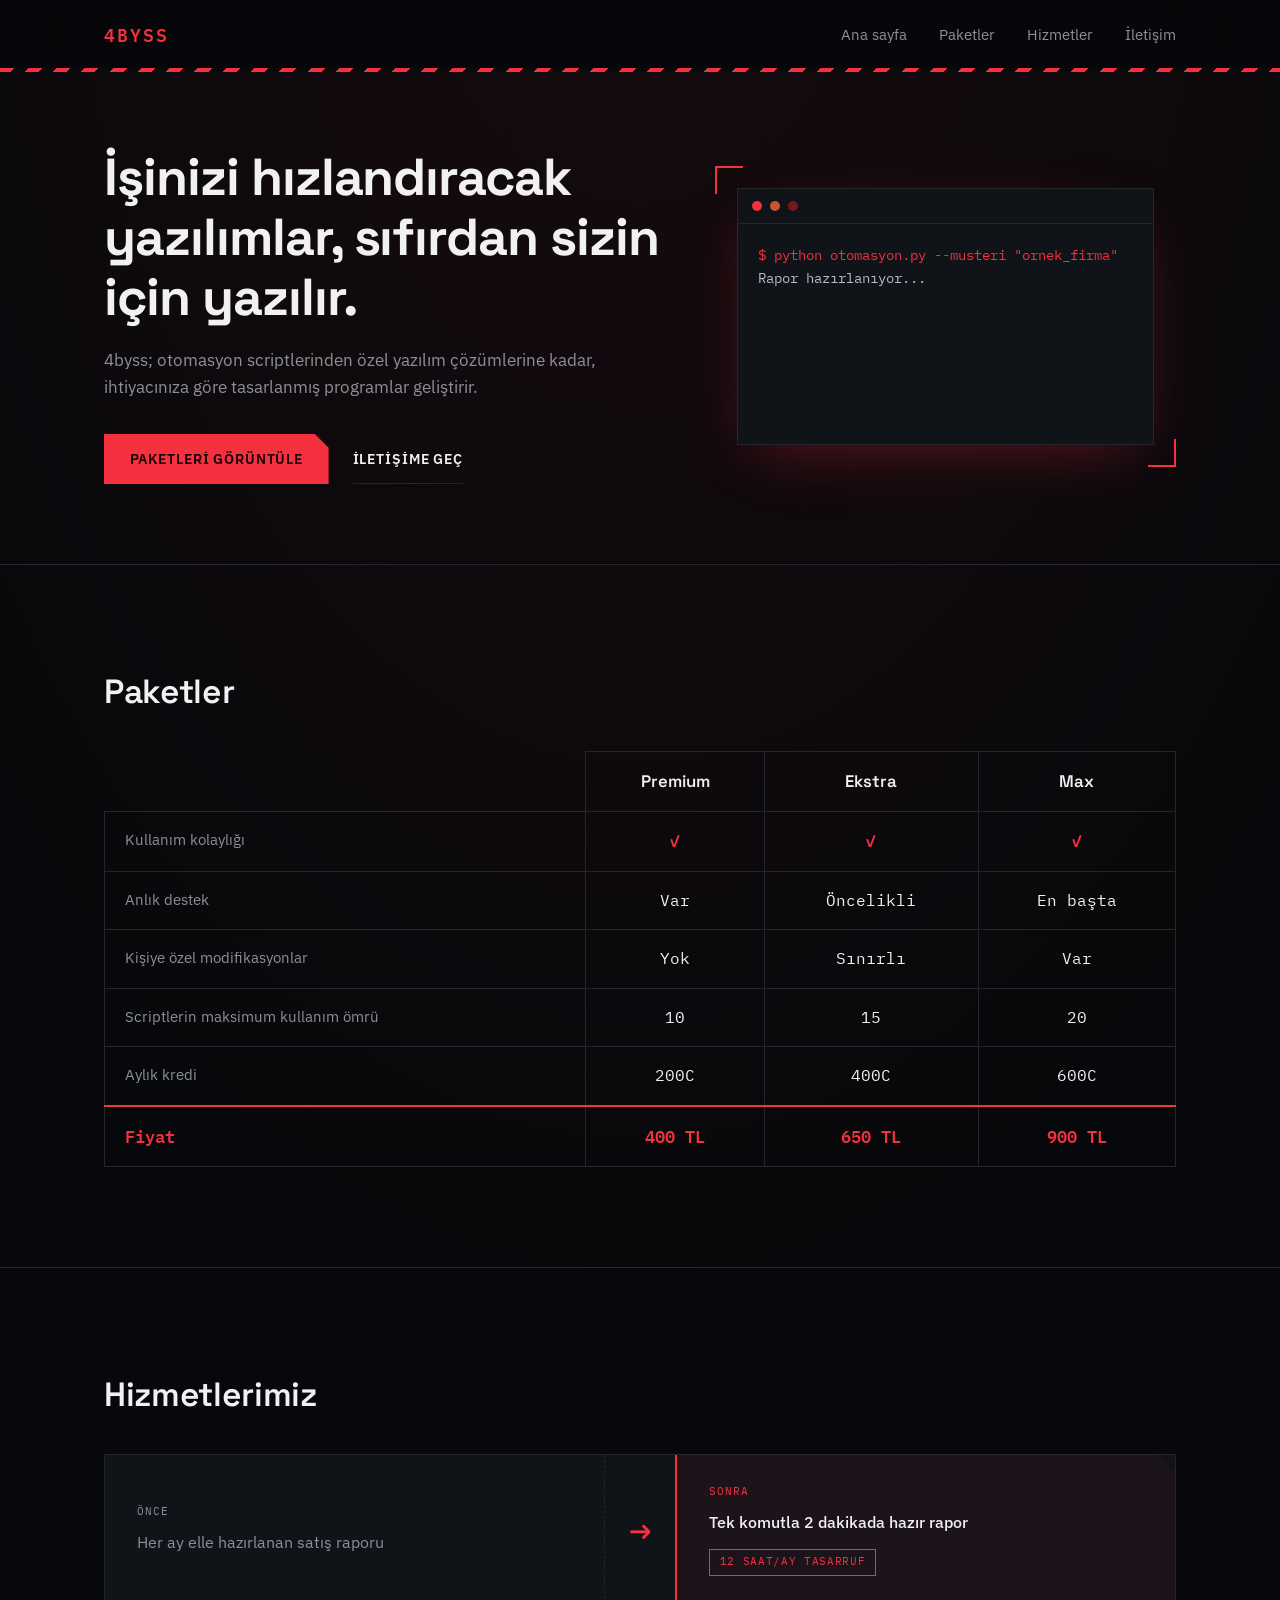
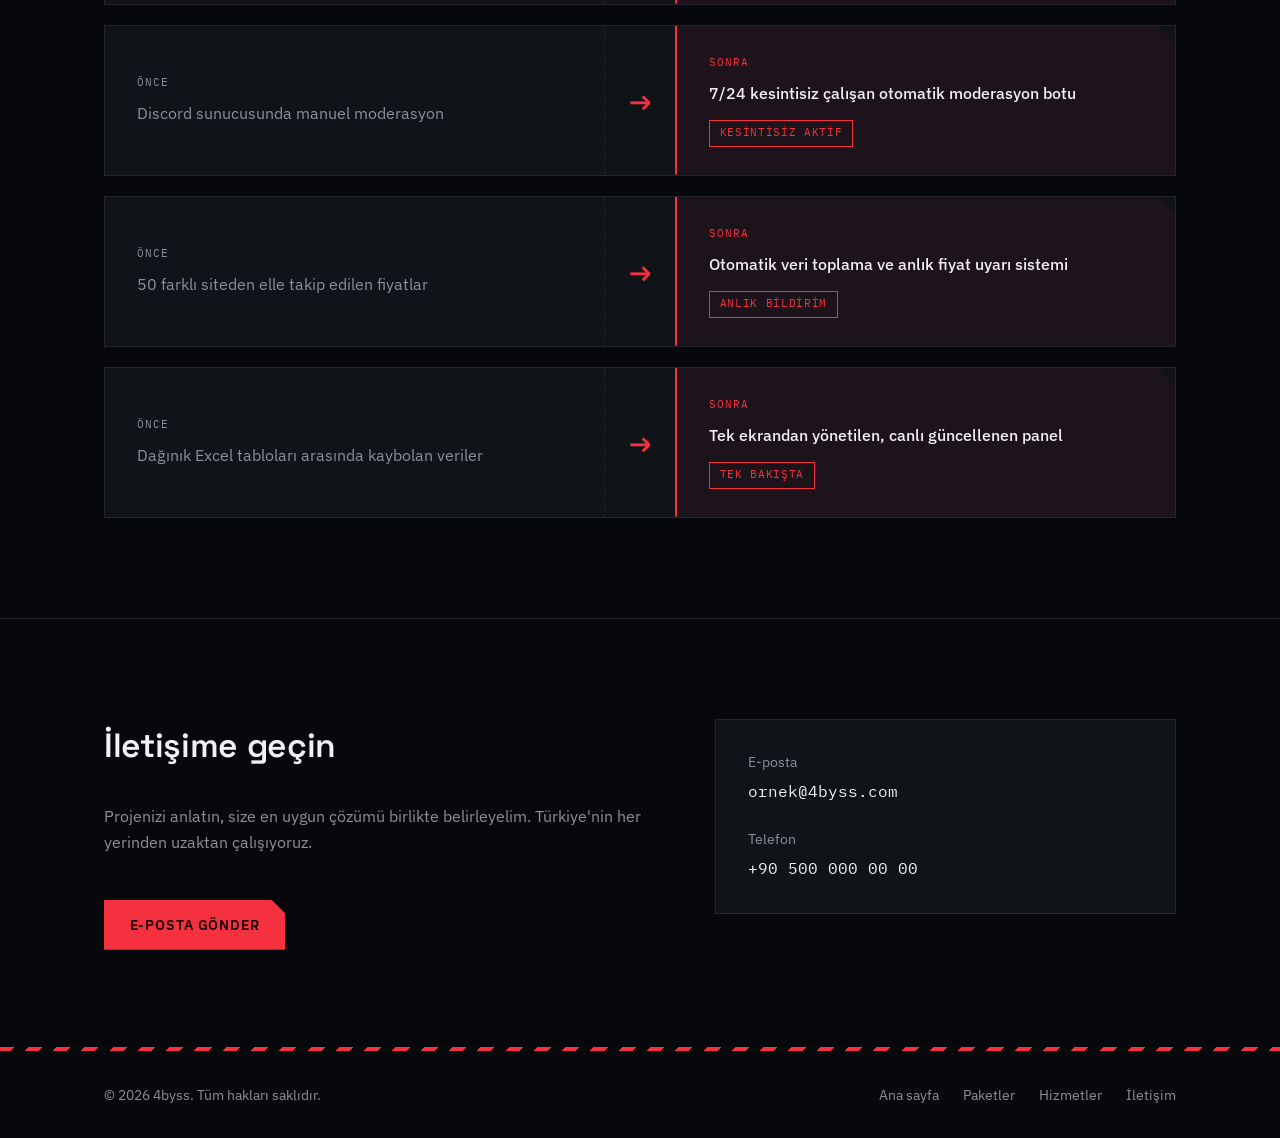
==== index.html @ d626a376 "Add files via upload" ====
<!DOCTYPE html>
<html lang="tr">
<head>
<meta charset="UTF-8">
<meta name="viewport" content="width=device-width, initial-scale=1.0">
<title>4byss — Program ve Script Geliştirme</title>
<meta name="description" content="4byss; otomasyon scriptleri, Discord botları ve özel yazılım çözümleri geliştirir.">
<link rel="preconnect" href="https://fonts.googleapis.com">
<link rel="preconnect" href="https://fonts.gstatic.com" crossorigin>
<link href="https://fonts.googleapis.com/css2?family=Space+Grotesk:wght@500;600;700&family=IBM+Plex+Sans:wght@400;500;600&family=IBM+Plex+Mono:wght@400;500&display=swap" rel="stylesheet">
<link rel="stylesheet" href="style.css">
</head>
<body>

<header class="site-header">
  <div class="header-inner">
    <a href="#top" class="logo">4byss</a>
    <nav class="main-nav" id="main-nav">
      <a href="#anasayfa">Ana sayfa</a>
      <a href="#paketler">Paketler</a>
      <a href="#hizmetler">Hizmetler</a>
      <a href="#iletisim">İletişim</a>
    </nav>
    <button class="nav-toggle" id="nav-toggle" aria-label="Menüyü aç" aria-expanded="false">
      <span></span><span></span><span></span>
    </button>
  </div>
</header>

<main id="top">
  <section id="anasayfa" class="hero">
    <div class="hero-inner">
      <div class="hero-text">
        <h1>İşinizi hızlandıracak yazılımlar, sıfırdan sizin için yazılır.</h1>
        <p class="hero-sub">4byss; otomasyon scriptlerinden özel yazılım çözümlerine kadar, ihtiyacınıza göre tasarlanmış programlar geliştirir.</p>
        <div class="hero-actions">
          <a href="#paketler" class="btn btn-primary">Paketleri görüntüle</a>
          <a href="#iletisim" class="btn btn-text">İletişime geç</a>
        </div>
      </div>
      <div class="hero-visual" aria-hidden="true">
        <div class="terminal">
          <div class="terminal-bar">
            <span class="dot dot-red"></span>
            <span class="dot dot-yellow"></span>
            <span class="dot dot-green"></span>
          </div>
          <div class="terminal-body" id="terminal-body"></div>
        </div>
      </div>
    </div>
  </section>

  <section id="paketler" class="services">
    <div class="section-inner">
      <h2>Paketler</h2>
      <div class="table-scroll">
        <table class="package-table" id="package-table">
          <!-- Bu tablo script.js içindeki "packages" listesinden otomatik oluşturuluyor. -->
        </table>
      </div>
    </div>
  </section>

  <section id="hizmetler" class="showcase">
    <div class="section-inner">
      <h2>Hizmetlerimiz</h2>
      <div class="showcase-list">
        <div class="showcase-row">
          <div class="showcase-before">
            <span class="showcase-tag">Önce</span>
            <p>Her ay elle hazırlanan satış raporu</p>
          </div>
          <div class="showcase-arrow" aria-hidden="true">→</div>
          <div class="showcase-after">
            <span class="showcase-tag showcase-tag-accent">Sonra</span>
            <p>Tek komutla 2 dakikada hazır rapor</p>
            <span class="showcase-badge">12 saat/ay tasarruf</span>
          </div>
        </div>
        <div class="showcase-row">
          <div class="showcase-before">
            <span class="showcase-tag">Önce</span>
            <p>Discord sunucusunda manuel moderasyon</p>
          </div>
          <div class="showcase-arrow" aria-hidden="true">→</div>
          <div class="showcase-after">
            <span class="showcase-tag showcase-tag-accent">Sonra</span>
            <p>7/24 kesintisiz çalışan otomatik moderasyon botu</p>
            <span class="showcase-badge">Kesintisiz aktif</span>
          </div>
        </div>
        <div class="showcase-row">
          <div class="showcase-before">
            <span class="showcase-tag">Önce</span>
            <p>50 farklı siteden elle takip edilen fiyatlar</p>
          </div>
          <div class="showcase-arrow" aria-hidden="true">→</div>
          <div class="showcase-after">
            <span class="showcase-tag showcase-tag-accent">Sonra</span>
            <p>Otomatik veri toplama ve anlık fiyat uyarı sistemi</p>
            <span class="showcase-badge">Anlık bildirim</span>
          </div>
        </div>
        <div class="showcase-row">
          <div class="showcase-before">
            <span class="showcase-tag">Önce</span>
            <p>Dağınık Excel tabloları arasında kaybolan veriler</p>
          </div>
          <div class="showcase-arrow" aria-hidden="true">→</div>
          <div class="showcase-after">
            <span class="showcase-tag showcase-tag-accent">Sonra</span>
            <p>Tek ekrandan yönetilen, canlı güncellenen panel</p>
            <span class="showcase-badge">Tek bakışta</span>
          </div>
        </div>
      </div>
    </div>
  </section>

  <section id="iletisim" class="contact">
    <div class="section-inner contact-inner">
      <div class="contact-text">
        <h2>İletişime geçin</h2>
        <p>Projenizi anlatın, size en uygun çözümü birlikte belirleyelim. Türkiye'nin her yerinden uzaktan çalışıyoruz.</p>
        <a href="mailto:ornek@4byss.com" class="btn btn-primary">E-posta gönder</a>
      </div>
      <div class="contact-details">
        <div class="contact-item">
          <span class="contact-label">E-posta</span>
          <a href="mailto:ornek@4byss.com">ornek@4byss.com</a>
        </div>
        <div class="contact-item">
          <span class="contact-label">Telefon</span>
          <a href="tel:+905000000000">+90 500 000 00 00</a>
        </div>
      </div>
    </div>
  </section>
</main>

<footer class="site-footer">
  <div class="footer-inner">
    <span>© 2026 4byss. Tüm hakları saklıdır.</span>
    <nav class="footer-nav">
      <a href="#anasayfa">Ana sayfa</a>
      <a href="#paketler">Paketler</a>
      <a href="#hizmetler">Hizmetler</a>
      <a href="#iletisim">İletişim</a>
    </nav>
  </div>
</footer>

<script src="script.js"></script>
</body>
</html>
---- style.css ----
/* ===== Paket karşılaştırma tablosu (Paketler) ===== */
.table-scroll { overflow-x: auto; -webkit-overflow-scrolling: touch; }
.package-table {
  width: 100%;
  min-width: 640px;
  border-collapse: collapse;
}
.package-table th, .package-table td {
  border: 1px solid var(--border);
  padding: 1rem 1.25rem;
  text-align: left;
  vertical-align: top;
}
.package-table thead th.feature-col { border: none; }
.package-table .pkg-col { text-align: center; }
.pkg-name { font-family: var(--font-display); font-weight: 600; font-size: 1.05rem; color: var(--text); }
.pkg-col-highlight { background: rgba(245, 48, 63, 0.06); border-color: var(--accent); }
.pkg-badge {
  display: inline-block;
  margin-bottom: 0.6rem;
  padding: 0.2rem 0.6rem;
  background: var(--accent);
  color: #150406;
  font-family: var(--font-mono);
  font-size: 0.68rem;
  text-transform: uppercase;
  letter-spacing: 0.06em;
  clip-path: polygon(0 0, calc(100% - 6px) 0, 100% 6px, 100% 100%, 0 100%);
}
.feature-label { color: var(--text-muted); font-size: 0.92rem; white-space: nowrap; }
.package-table td.pkg-col { font-family: var(--font-mono); color: var(--text); }
.check-yes { color: var(--accent); font-weight: 600; }
.check-no { color: var(--text-muted); }
.package-table tbody tr:last-child td {
  border-top: 2px solid var(--accent);
  font-weight: 600;
  color: var(--accent);
  font-family: var(--font-mono);
  font-size: 1.05rem;
}

/* ===== Hizmetlerimiz (X -> Y tablosu) ===== */
.showcase { padding: 100px 0; border-top: 1px solid var(--border); }
.showcase-list { display: flex; flex-direction: column; gap: 1.25rem; }
.showcase-row {
  display: grid;
  grid-template-columns: 1fr auto 1fr;
  align-items: stretch;
  gap: 0;
  border: 1px solid var(--border);
  background: var(--panel);
}
.showcase-before, .showcase-after {
  padding: 1.75rem 2rem;
  display: flex;
  flex-direction: column;
  justify-content: center;
}
.showcase-before { border-right: 1px dashed var(--border); }
.showcase-tag {
  display: inline-block;
  font-family: var(--font-mono);
  font-size: 0.7rem;
  text-transform: uppercase;
  letter-spacing: 0.08em;
  color: var(--text-muted);
  margin-bottom: 0.6rem;
}
.showcase-tag-accent { color: var(--accent); }
.showcase-before p { margin: 0; color: var(--text-muted); }
.showcase-after p { margin: 0; color: var(--text); font-weight: 500; }
.showcase-after {
  background: rgba(245, 48, 63, 0.05);
  border-left: 2px solid var(--accent);
  clip-path: polygon(0 0, calc(100% - 18px) 0, 100% 18px, 100% 100%, 0 100%);
}
.showcase-badge {
  display: inline-block;
  margin-top: 0.85rem;
  padding: 0.2rem 0.6rem;
  border: 1px solid var(--accent);
  color: var(--accent);
  font-family: var(--font-mono);
  font-size: 0.7rem;
  text-transform: uppercase;
  letter-spacing: 0.06em;
  width: fit-content;
}
.showcase-arrow {
  display: flex;
  align-items: center;
  justify-content: center;
  padding: 0 1.5rem;
  font-family: var(--font-display);
  font-size: 1.75rem;
  color: var(--accent);
  font-weight: 600;
}

:root {
  --bg: #07080B;
  --panel: #101318;
  --border: #24262C;
  --text: #F1F1F3;
  --text-muted: #8D9099;
  --accent: #F5303F;
  --accent-dim: #B81F2C;
  --accent-glow: rgba(245, 48, 63, 0.35);
  --font-display: 'Space Grotesk', sans-serif;
  --font-body: 'IBM Plex Sans', sans-serif;
  --font-mono: 'IBM Plex Mono', monospace;
  --max-width: 1120px;
}

* { box-sizing: border-box; }
html { scroll-behavior: smooth; }
@media (prefers-reduced-motion: reduce) {
  html { scroll-behavior: auto; }
}

body {
  margin: 0;
  background:
    radial-gradient(120% 100% at 50% -10%, rgba(245, 48, 63, 0.07), transparent 60%),
    var(--bg);
  color: var(--text);
  font-family: var(--font-body);
  font-size: 16px;
  line-height: 1.6;
  -webkit-font-smoothing: antialiased;
}

h1, h2, h3 { font-family: var(--font-display); font-weight: 600; margin: 0; }

h1 { font-size: clamp(2rem, 4.5vw, 3.25rem); line-height: 1.15; letter-spacing: -0.02em; font-weight: 700; max-width: 18ch; }
h2 { font-size: clamp(1.5rem, 3vw, 2.1rem); margin-bottom: 2rem; letter-spacing: -0.01em; }

p { color: var(--text-muted); max-width: 60ch; }

a { color: inherit; text-decoration: none; }

.section-inner, .header-inner, .footer-inner {
  max-width: var(--max-width);
  margin: 0 auto;
  padding: 0 1.5rem;
}

/* Header */
.site-header {
  position: fixed;
  top: 0; left: 0; right: 0;
  z-index: 100;
  background: rgba(7, 8, 11, 0.92);
  backdrop-filter: blur(8px);
  border-bottom: 1px solid var(--border);
}
.site-header::after {
  content: '';
  position: absolute;
  bottom: -4px; left: 0; right: 0;
  height: 4px;
  background: repeating-linear-gradient(135deg, var(--accent) 0 10px, #0A0A0A 10px 20px);
}
.header-inner {
  height: 68px;
  display: flex;
  align-items: center;
  justify-content: space-between;
  position: relative;
}
.logo {
  font-family: var(--font-mono);
  font-weight: 600;
  text-transform: uppercase;
  letter-spacing: 0.12em;
  color: var(--accent);
  font-size: 1.1rem;
}
.main-nav { display: flex; gap: 2rem; }
.main-nav a { color: var(--text-muted); font-size: 0.95rem; transition: color 0.1s ease; }
.main-nav a:hover, .main-nav a:focus-visible { color: var(--text); }

.nav-toggle {
  display: none;
  flex-direction: column;
  justify-content: center;
  gap: 5px;
  background: none;
  border: none;
  cursor: pointer;
  padding: 8px;
}
.nav-toggle span {
  width: 22px; height: 2px;
  background: var(--text);
  display: block;
}
.nav-toggle:hover span { background: var(--accent); }

/* Hero */
.hero { padding: 148px 0 80px; }
.hero-inner {
  max-width: var(--max-width);
  margin: 0 auto;
  padding: 0 1.5rem;
  display: grid;
  grid-template-columns: 1.1fr 0.9fr;
  gap: 3rem;
  align-items: center;
}
.hero-sub { margin-top: 1.25rem; font-size: 1.05rem; }
.hero-actions { margin-top: 2rem; display: flex; gap: 1.5rem; align-items: center; flex-wrap: wrap; }

.btn {
  display: inline-flex;
  align-items: center;
  padding: 0.85rem 1.6rem;
  border-radius: 0;
  font-weight: 600;
  font-size: 0.9rem;
  text-transform: uppercase;
  letter-spacing: 0.06em;
  transition: background 0.1s ease, color 0.1s ease, border-color 0.1s ease;
}
.btn-primary {
  background: var(--accent);
  color: #150406;
  clip-path: polygon(0 0, calc(100% - 14px) 0, 100% 14px, 100% 100%, 0 100%);
}
.btn-primary:hover, .btn-primary:focus-visible { background: var(--accent-dim); }
.btn-text { color: var(--text); border-bottom: 1px solid var(--border); padding: 0.85rem 0; }
.btn-text:hover, .btn-text:focus-visible { border-color: var(--accent); color: var(--accent); }

/* Terminal */
.hero-visual { position: relative; padding: 22px; }
.hero-visual::before, .hero-visual::after {
  content: '';
  position: absolute;
  width: 26px; height: 26px;
  border-color: var(--accent);
  border-style: solid;
  border-width: 0;
}
.hero-visual::before { top: 0; left: 0; border-top-width: 2px; border-left-width: 2px; }
.hero-visual::after { bottom: 0; right: 0; border-bottom-width: 2px; border-right-width: 2px; }

.terminal {
  background: var(--panel);
  border: 1px solid var(--border);
  border-radius: 0;
  overflow: hidden;
  box-shadow: 0 20px 60px -20px var(--accent-glow);
}
.terminal-bar {
  display: flex;
  gap: 8px;
  padding: 12px 14px;
  border-bottom: 1px solid var(--border);
}
.dot { width: 10px; height: 10px; border-radius: 50%; }
.dot-red { background: var(--accent); }
.dot-yellow { background: #C9542E; }
.dot-green { background: #7A1620; }
.terminal-body {
  font-family: var(--font-mono);
  font-size: 0.85rem;
  padding: 20px;
  min-height: 220px;
  color: #B9BCC4;
  white-space: pre-wrap;
  line-height: 1.7;
}
.terminal-body .prompt { color: var(--accent); }
.terminal-body .success { color: #E8A33D; }

/* Services */
.services { padding: 100px 0; border-top: 1px solid var(--border); }

/* Contact */
.contact { padding: 100px 0; border-top: 1px solid var(--border); }
.contact-inner {
  display: grid;
  grid-template-columns: 1.1fr 0.9fr;
  gap: 3rem;
  align-items: start;
}
.contact-text .btn { margin-top: 1.75rem; }
.contact-details {
  background: var(--panel);
  border: 1px solid var(--border);
  border-radius: 0;
  padding: 2rem;
  display: flex;
  flex-direction: column;
  gap: 1.5rem;
}
.contact-item { display: flex; flex-direction: column; gap: 0.35rem; }
.contact-label { font-size: 0.85rem; color: var(--text-muted); }
.contact-item a { font-family: var(--font-mono); font-size: 1rem; }
.contact-item a:hover, .contact-item a:focus-visible { color: var(--accent); }

/* Footer */
.site-footer { position: relative; border-top: 1px solid var(--border); padding: 2rem 0; }
.site-footer::before {
  content: '';
  position: absolute;
  top: -4px; left: 0; right: 0;
  height: 4px;
  background: repeating-linear-gradient(135deg, var(--accent) 0 10px, #0A0A0A 10px 20px);
}
.footer-inner {
  display: flex;
  justify-content: space-between;
  align-items: center;
  flex-wrap: wrap;
  gap: 1rem;
  font-size: 0.9rem;
  color: var(--text-muted);
}
.footer-nav { display: flex; gap: 1.5rem; }
.footer-nav a { color: var(--text-muted); }
.footer-nav a:hover, .footer-nav a:focus-visible { color: var(--text); }

:focus-visible { outline: 2px solid var(--accent); outline-offset: 2px; }

/* Responsive */
@media (max-width: 860px) {
  .hero-inner, .contact-inner { grid-template-columns: 1fr; }
  .hero { padding: 128px 0 60px; }
  .hero-visual { order: -1; }
}

@media (max-width: 720px) {
  .showcase-row { grid-template-columns: 1fr; }
  .showcase-before { border-right: none; border-bottom: 1px dashed var(--border); }
  .showcase-arrow { transform: rotate(90deg); padding: 0.75rem 0; }
  .showcase-after { clip-path: none; border-left: none; border-top: 2px solid var(--accent); }
}

@media (max-width: 680px) {
  .main-nav {
    position: absolute;
    top: 68px; left: 0; right: 0;
    background: var(--bg);
    border-bottom: 1px solid var(--border);
    flex-direction: column;
    gap: 0;
    padding: 0.5rem 1.5rem 1rem;
    display: none;
  }
  .main-nav.open { display: flex; }
  .main-nav a { padding: 0.75rem 0; border-bottom: 1px solid var(--border); }
  .main-nav a:last-child { border-bottom: none; }
  .nav-toggle { display: flex; }
}
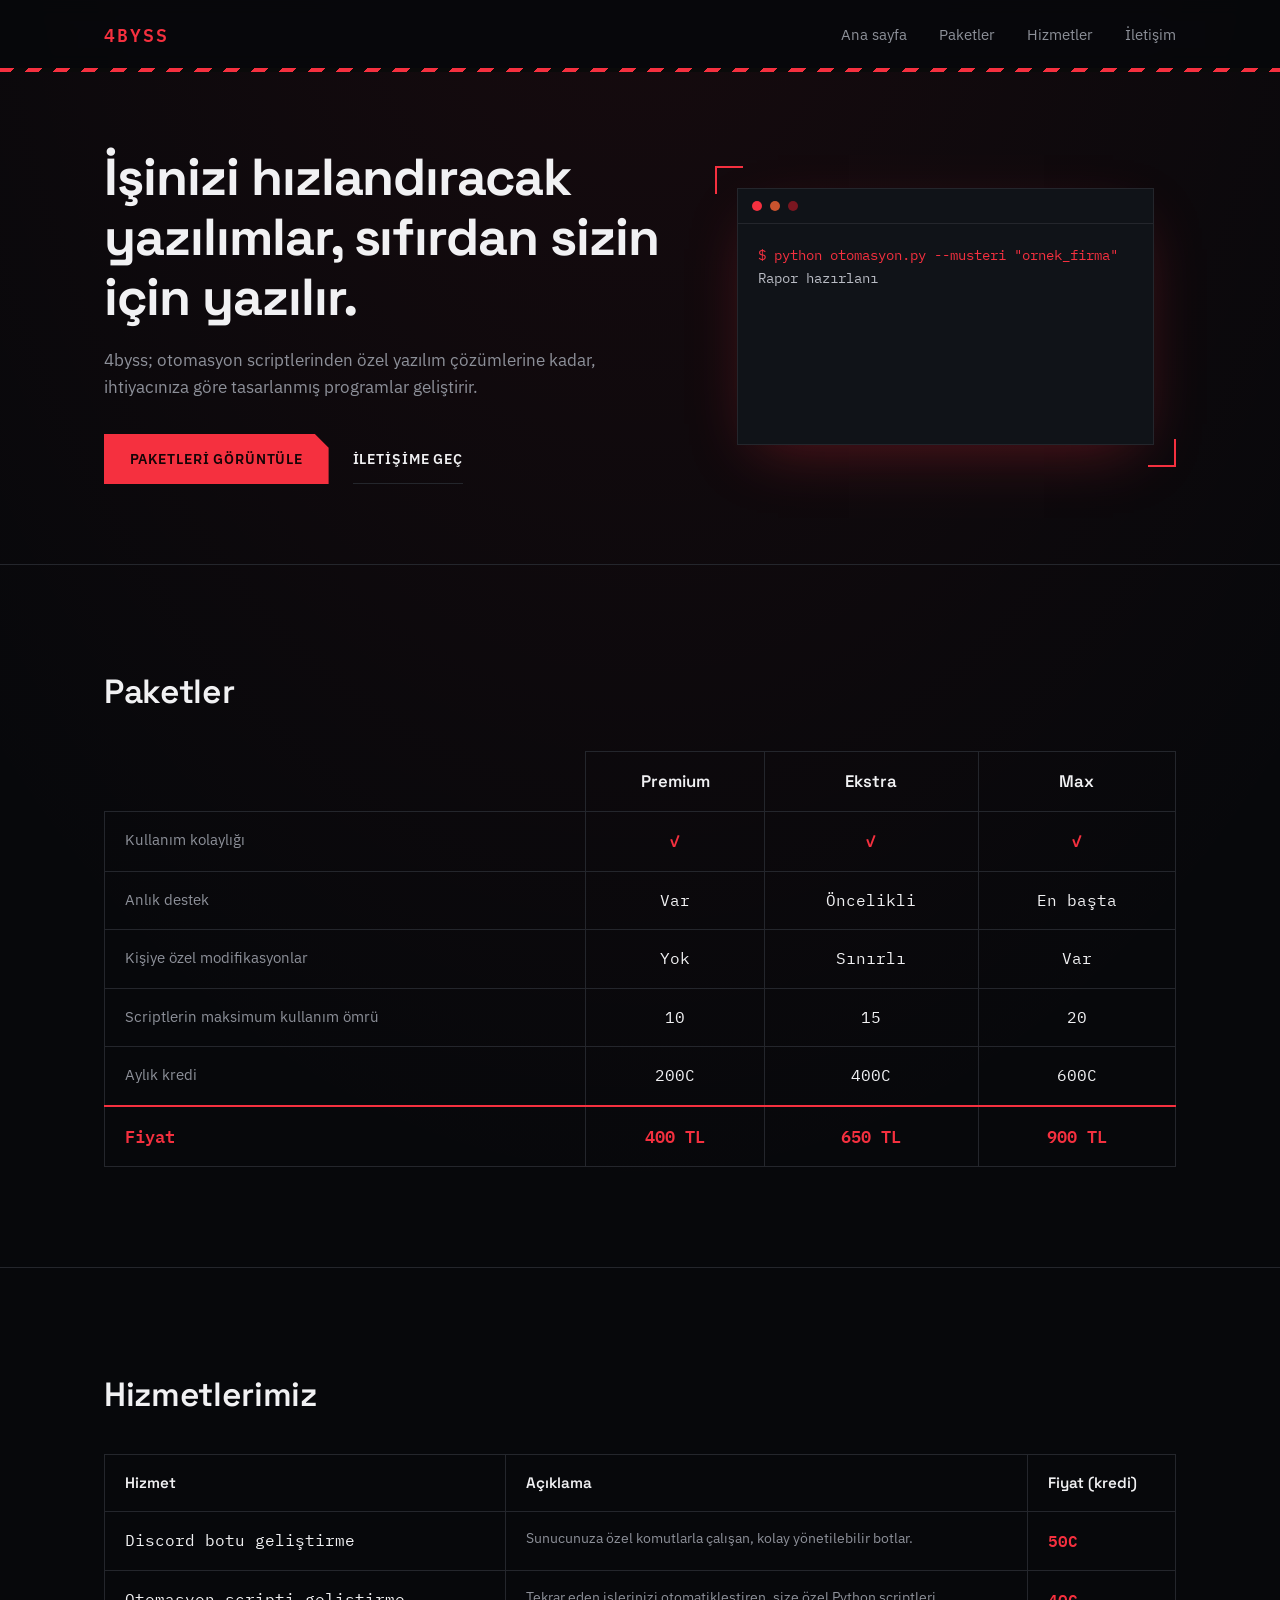
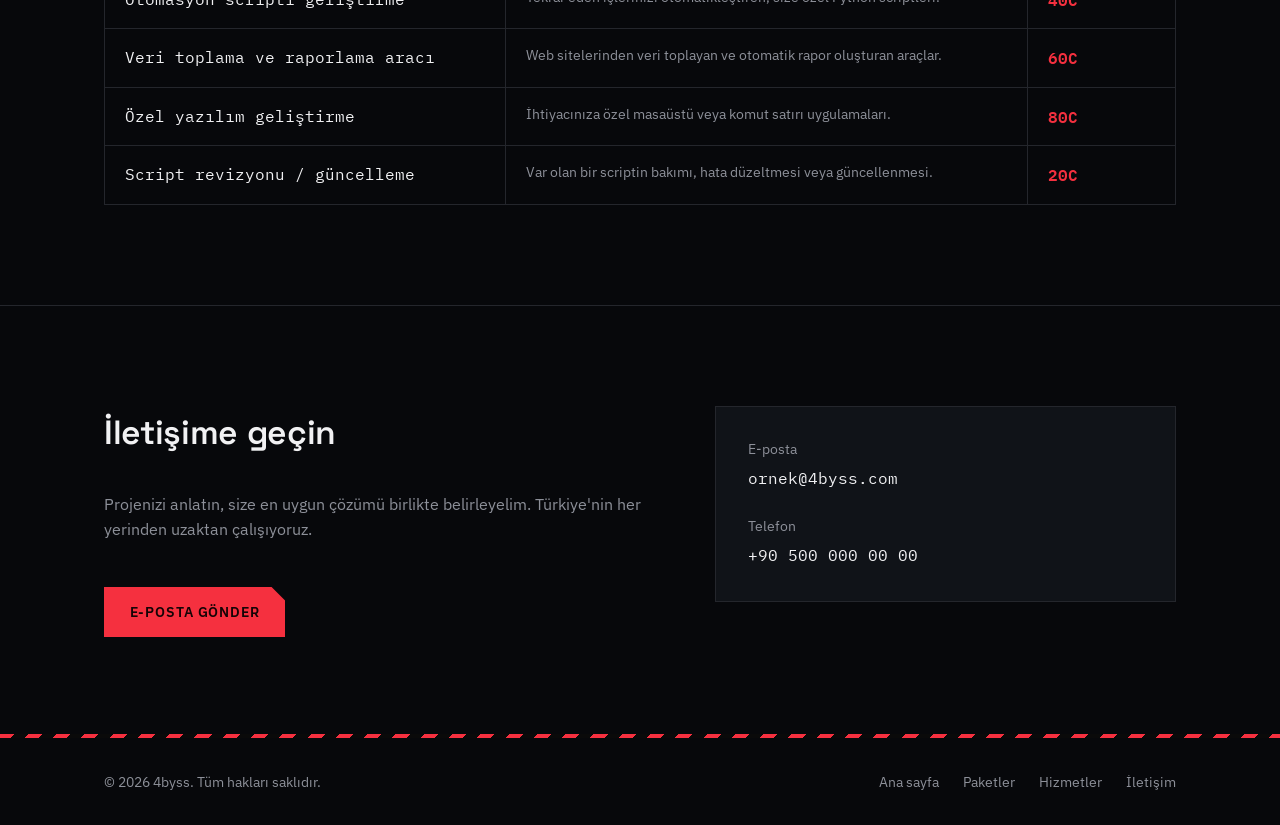
==== commit 799afa16: "Add files via upload" ====
--- a/index.html
+++ b/index.html
@@ -62,58 +62,46 @@
     </div>
   </section>
 
-  <section id="hizmetler" class="showcase">
+  <section id="hizmetler" class="hizmetler-section">
     <div class="section-inner">
       <h2>Hizmetlerimiz</h2>
-      <div class="showcase-list">
-        <div class="showcase-row">
-          <div class="showcase-before">
-            <span class="showcase-tag">Önce</span>
-            <p>Her ay elle hazırlanan satış raporu</p>
-          </div>
-          <div class="showcase-arrow" aria-hidden="true">→</div>
-          <div class="showcase-after">
-            <span class="showcase-tag showcase-tag-accent">Sonra</span>
-            <p>Tek komutla 2 dakikada hazır rapor</p>
-            <span class="showcase-badge">12 saat/ay tasarruf</span>
-          </div>
-        </div>
-        <div class="showcase-row">
-          <div class="showcase-before">
-            <span class="showcase-tag">Önce</span>
-            <p>Discord sunucusunda manuel moderasyon</p>
-          </div>
-          <div class="showcase-arrow" aria-hidden="true">→</div>
-          <div class="showcase-after">
-            <span class="showcase-tag showcase-tag-accent">Sonra</span>
-            <p>7/24 kesintisiz çalışan otomatik moderasyon botu</p>
-            <span class="showcase-badge">Kesintisiz aktif</span>
-          </div>
-        </div>
-        <div class="showcase-row">
-          <div class="showcase-before">
-            <span class="showcase-tag">Önce</span>
-            <p>50 farklı siteden elle takip edilen fiyatlar</p>
-          </div>
-          <div class="showcase-arrow" aria-hidden="true">→</div>
-          <div class="showcase-after">
-            <span class="showcase-tag showcase-tag-accent">Sonra</span>
-            <p>Otomatik veri toplama ve anlık fiyat uyarı sistemi</p>
-            <span class="showcase-badge">Anlık bildirim</span>
-          </div>
-        </div>
-        <div class="showcase-row">
-          <div class="showcase-before">
-            <span class="showcase-tag">Önce</span>
-            <p>Dağınık Excel tabloları arasında kaybolan veriler</p>
-          </div>
-          <div class="showcase-arrow" aria-hidden="true">→</div>
-          <div class="showcase-after">
-            <span class="showcase-tag showcase-tag-accent">Sonra</span>
-            <p>Tek ekrandan yönetilen, canlı güncellenen panel</p>
-            <span class="showcase-badge">Tek bakışta</span>
-          </div>
-        </div>
+      <div class="table-scroll">
+        <table class="services-table">
+          <thead>
+            <tr>
+              <th>Hizmet</th>
+              <th>Açıklama</th>
+              <th>Fiyat (kredi)</th>
+            </tr>
+          </thead>
+          <tbody>
+            <tr>
+              <td class="service-name-cell">Discord botu geliştirme</td>
+              <td class="service-desc-cell">Sunucunuza özel komutlarla çalışan, kolay yönetilebilir botlar.</td>
+              <td class="service-price-cell">50C</td>
+            </tr>
+            <tr>
+              <td class="service-name-cell">Otomasyon scripti geliştirme</td>
+              <td class="service-desc-cell">Tekrar eden işlerinizi otomatikleştiren, size özel Python scriptleri.</td>
+              <td class="service-price-cell">40C</td>
+            </tr>
+            <tr>
+              <td class="service-name-cell">Veri toplama ve raporlama aracı</td>
+              <td class="service-desc-cell">Web sitelerinden veri toplayan ve otomatik rapor oluşturan araçlar.</td>
+              <td class="service-price-cell">60C</td>
+            </tr>
+            <tr>
+              <td class="service-name-cell">Özel yazılım geliştirme</td>
+              <td class="service-desc-cell">İhtiyacınıza özel masaüstü veya komut satırı uygulamaları.</td>
+              <td class="service-price-cell">80C</td>
+            </tr>
+            <tr>
+              <td class="service-name-cell">Script revizyonu / güncelleme</td>
+              <td class="service-desc-cell">Var olan bir scriptin bakımı, hata düzeltmesi veya güncellenmesi.</td>
+              <td class="service-price-cell">20C</td>
+            </tr>
+          </tbody>
+        </table>
       </div>
     </div>
   </section>
--- a/style.css
+++ b/style.css
@@ -39,62 +39,41 @@
   font-size: 1.05rem;
 }
 
-/* ===== Hizmetlerimiz (X -> Y tablosu) ===== */
-.showcase { padding: 100px 0; border-top: 1px solid var(--border); }
-.showcase-list { display: flex; flex-direction: column; gap: 1.25rem; }
-.showcase-row {
-  display: grid;
-  grid-template-columns: 1fr auto 1fr;
-  align-items: stretch;
-  gap: 0;
+/* ===== Hizmetlerimiz (hizmet / açıklama / fiyat tablosu) ===== */
+.hizmetler-section { padding: 100px 0; border-top: 1px solid var(--border); }
+.services-table {
+  width: 100%;
+  min-width: 640px;
+  border-collapse: collapse;
+}
+.services-table th, .services-table td {
   border: 1px solid var(--border);
-  background: var(--panel);
-}
-.showcase-before, .showcase-after {
-  padding: 1.75rem 2rem;
-  display: flex;
-  flex-direction: column;
-  justify-content: center;
-}
-.showcase-before { border-right: 1px dashed var(--border); }
-.showcase-tag {
-  display: inline-block;
-  font-family: var(--font-mono);
-  font-size: 0.7rem;
-  text-transform: uppercase;
-  letter-spacing: 0.08em;
+  padding: 1rem 1.25rem;
+  text-align: left;
+  vertical-align: top;
+}
+.services-table thead th {
+  font-family: var(--font-display);
+  font-weight: 600;
+  font-size: 0.95rem;
+  color: var(--text);
+}
+.services-table .service-name-cell {
+  font-family: var(--font-mono);
+  font-size: 1rem;
+  color: var(--text);
+  white-space: nowrap;
+}
+.services-table .service-desc-cell {
   color: var(--text-muted);
-  margin-bottom: 0.6rem;
-}
-.showcase-tag-accent { color: var(--accent); }
-.showcase-before p { margin: 0; color: var(--text-muted); }
-.showcase-after p { margin: 0; color: var(--text); font-weight: 500; }
-.showcase-after {
-  background: rgba(245, 48, 63, 0.05);
-  border-left: 2px solid var(--accent);
-  clip-path: polygon(0 0, calc(100% - 18px) 0, 100% 18px, 100% 100%, 0 100%);
-}
-.showcase-badge {
-  display: inline-block;
-  margin-top: 0.85rem;
-  padding: 0.2rem 0.6rem;
-  border: 1px solid var(--accent);
+  font-size: 0.85rem;
+  line-height: 1.6;
+}
+.services-table .service-price-cell {
+  font-family: var(--font-mono);
   color: var(--accent);
-  font-family: var(--font-mono);
-  font-size: 0.7rem;
-  text-transform: uppercase;
-  letter-spacing: 0.06em;
-  width: fit-content;
-}
-.showcase-arrow {
-  display: flex;
-  align-items: center;
-  justify-content: center;
-  padding: 0 1.5rem;
-  font-family: var(--font-display);
-  font-size: 1.75rem;
-  color: var(--accent);
-  font-weight: 600;
+  font-weight: 600;
+  white-space: nowrap;
 }
 
 :root {
@@ -328,13 +307,6 @@
   .hero-inner, .contact-inner { grid-template-columns: 1fr; }
   .hero { padding: 128px 0 60px; }
   .hero-visual { order: -1; }
-}
-
-@media (max-width: 720px) {
-  .showcase-row { grid-template-columns: 1fr; }
-  .showcase-before { border-right: none; border-bottom: 1px dashed var(--border); }
-  .showcase-arrow { transform: rotate(90deg); padding: 0.75rem 0; }
-  .showcase-after { clip-path: none; border-left: none; border-top: 2px solid var(--accent); }
 }
 
 @media (max-width: 680px) {
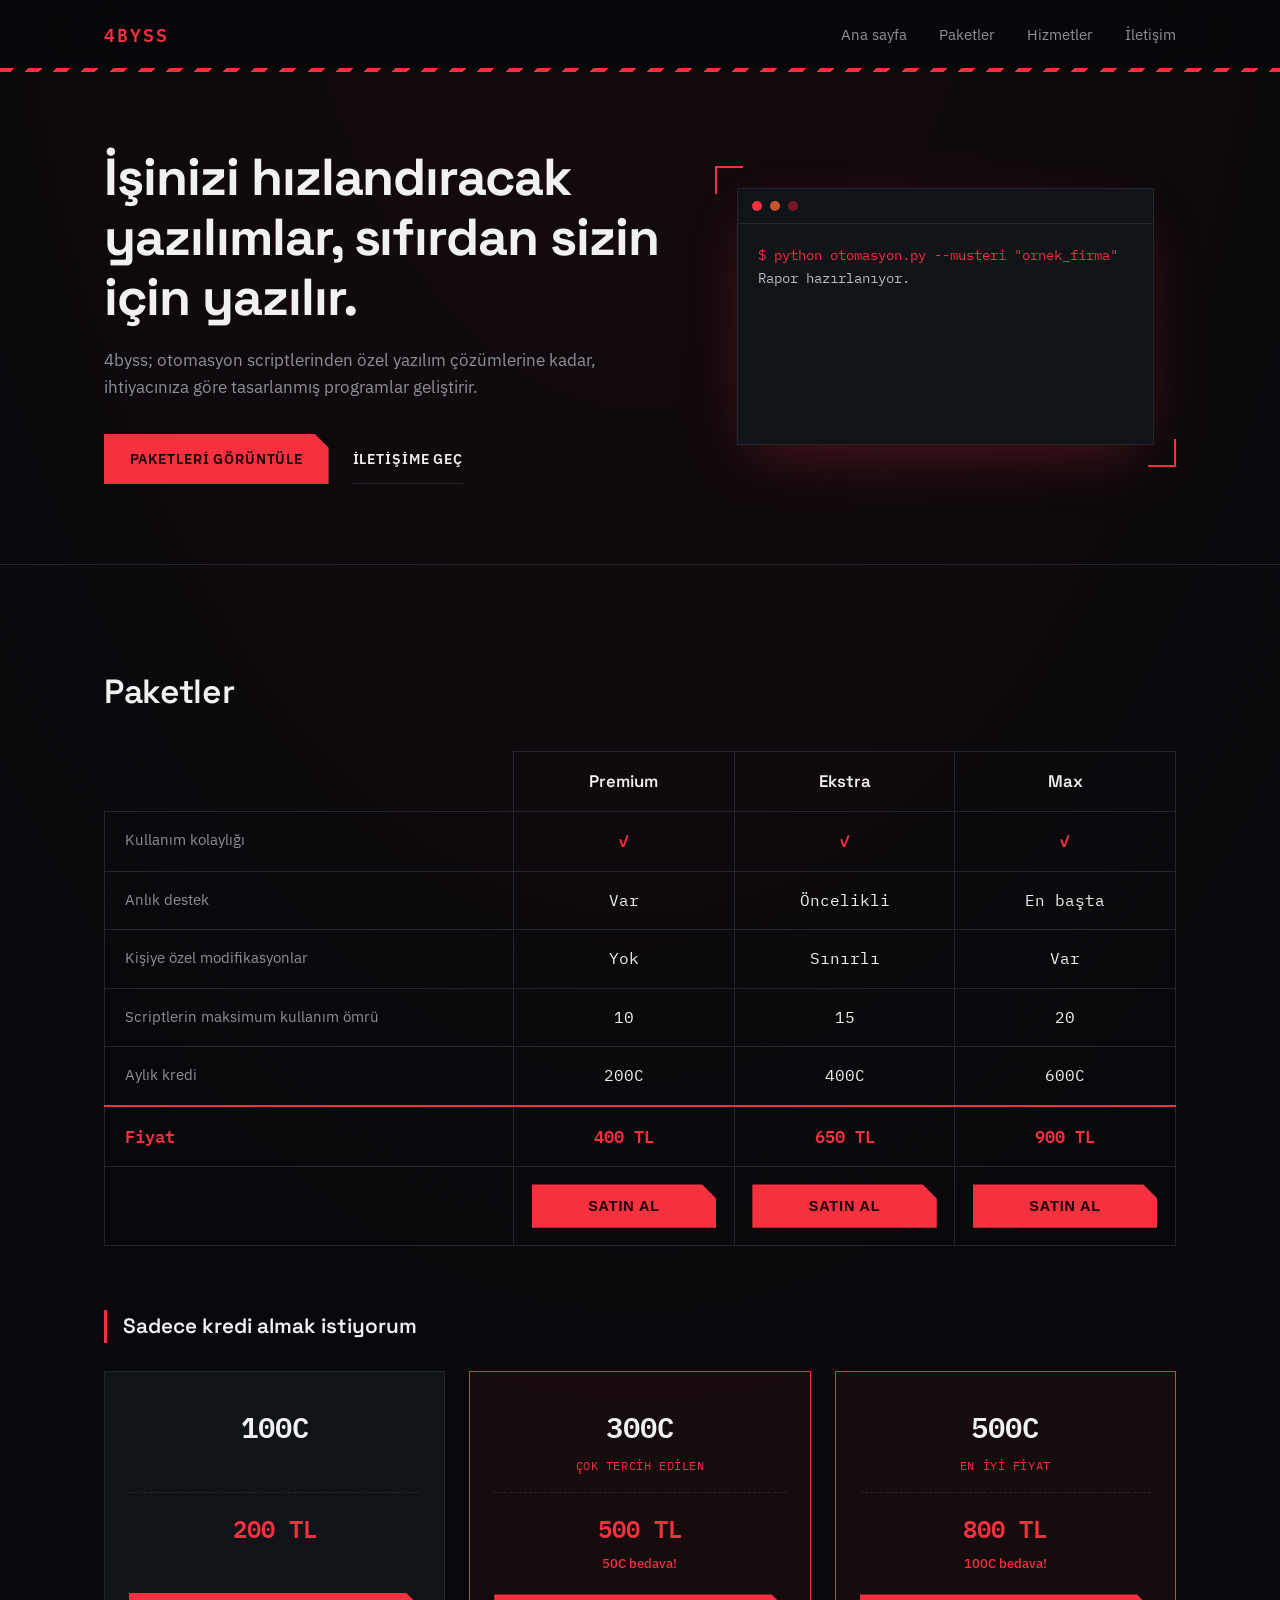
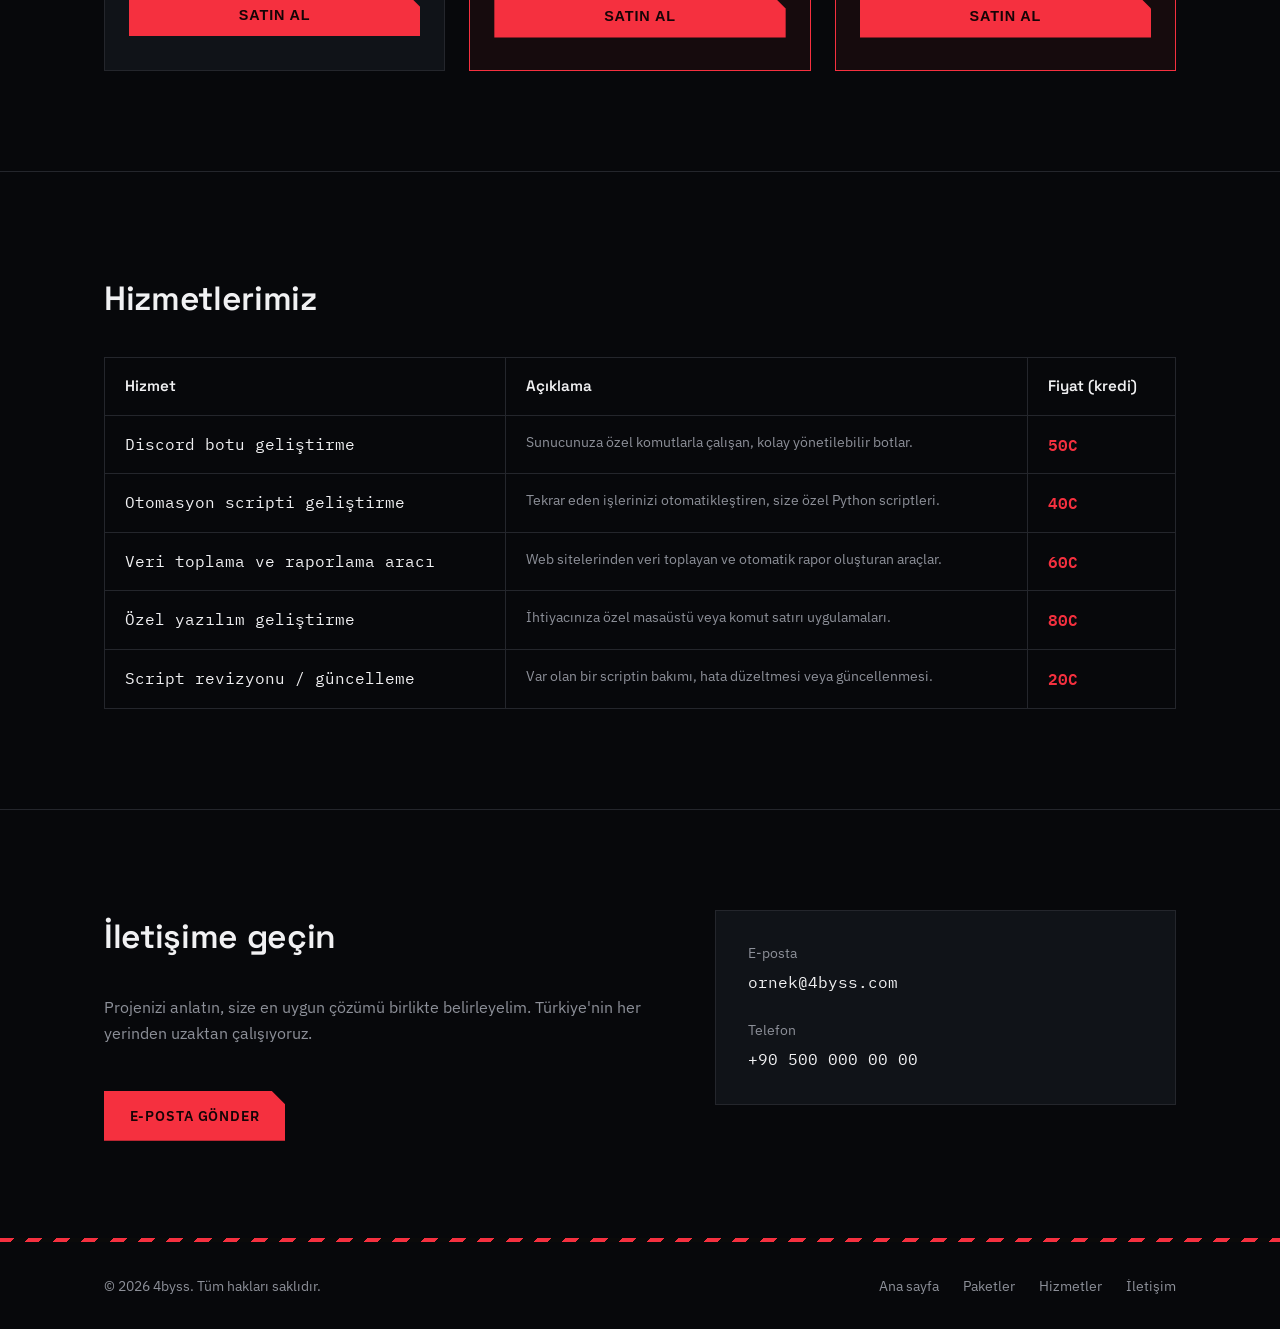
==== commit b914ccda: "Add files via upload" ====
--- a/index.html
+++ b/index.html
@@ -58,6 +58,36 @@
         <table class="package-table" id="package-table">
           <!-- Bu tablo script.js içindeki "packages" listesinden otomatik oluşturuluyor. -->
         </table>
+      </div>
+
+      <div class="credit-subsection">
+        <h3 class="section-subheading">Sadece kredi almak istiyorum</h3>
+        <div class="credit-cards">
+          <div class="credit-card">
+            <div class="credit-amount">100C</div>
+            <span class="credit-badge"></span>
+            <hr class="credit-divider">
+            <div class="credit-price">200 TL</div>
+            <span class="credit-bonus"></span>
+            <button type="button" class="btn btn-primary credit-buy">Satın al</button>
+          </div>
+          <div class="credit-card credit-card-featured">
+            <div class="credit-amount">300C</div>
+            <span class="credit-badge">Çok tercih edilen</span>
+            <hr class="credit-divider">
+            <div class="credit-price">500 TL</div>
+            <span class="credit-bonus">50C bedava!</span>
+            <button type="button" class="btn btn-primary credit-buy">Satın al</button>
+          </div>
+          <div class="credit-card credit-card-featured">
+            <div class="credit-amount">500C</div>
+            <span class="credit-badge">En iyi fiyat</span>
+            <hr class="credit-divider">
+            <div class="credit-price">800 TL</div>
+            <span class="credit-bonus">100C bedava!</span>
+            <button type="button" class="btn btn-primary credit-buy">Satın al</button>
+          </div>
+        </div>
       </div>
     </div>
   </section>
--- a/style.css
+++ b/style.css
@@ -31,50 +31,70 @@
 .package-table td.pkg-col { font-family: var(--font-mono); color: var(--text); }
 .check-yes { color: var(--accent); font-weight: 600; }
 .check-no { color: var(--text-muted); }
-.package-table tbody tr:last-child td {
+.package-table tbody tr:nth-last-child(2) td {
   border-top: 2px solid var(--accent);
   font-weight: 600;
   color: var(--accent);
   font-family: var(--font-mono);
   font-size: 1.05rem;
 }
-
-/* ===== Hizmetlerimiz (hizmet / açıklama / fiyat tablosu) ===== */
-.hizmetler-section { padding: 100px 0; border-top: 1px solid var(--border); }
-.services-table {
+.package-table tbody tr.cta-row td { text-align: center; padding: 1.1rem; }
+.btn-table { width: 100%; justify-content: center; padding: 0.65rem 1rem; font-size: 0.82rem; }
+
+/* ===== Sadece kredi almak istiyorum ===== */
+.credit-subsection { margin-top: 4rem; }
+.section-subheading {
+  font-family: var(--font-display);
+  font-size: 1.3rem;
+  font-weight: 600;
+  color: var(--text);
+  margin: 0 0 1.75rem;
+  padding-left: 1rem;
+  border-left: 3px solid var(--accent);
+}
+.credit-cards {
+  display: grid;
+  grid-template-columns: repeat(3, 1fr);
+  gap: 1.5rem;
+}
+.credit-card {
+  background: var(--panel);
+  border: 1px solid var(--border);
+  padding: 2rem 1.5rem;
+  display: flex;
+  flex-direction: column;
+  align-items: center;
+  text-align: center;
+}
+.credit-card-featured { border-color: var(--accent); background: rgba(245, 48, 63, 0.06); }
+.credit-amount { font-family: var(--font-mono); font-size: 1.8rem; font-weight: 600; color: var(--text); }
+.credit-badge {
+  display: block;
+  min-height: 1.2rem;
+  margin-top: 0.4rem;
+  font-family: var(--font-mono);
+  font-size: 0.72rem;
+  text-transform: uppercase;
+  letter-spacing: 0.05em;
+  color: var(--accent);
+}
+.credit-divider {
   width: 100%;
-  min-width: 640px;
-  border-collapse: collapse;
-}
-.services-table th, .services-table td {
-  border: 1px solid var(--border);
-  padding: 1rem 1.25rem;
-  text-align: left;
-  vertical-align: top;
-}
-.services-table thead th {
-  font-family: var(--font-display);
-  font-weight: 600;
-  font-size: 0.95rem;
-  color: var(--text);
-}
-.services-table .service-name-cell {
-  font-family: var(--font-mono);
-  font-size: 1rem;
-  color: var(--text);
-  white-space: nowrap;
-}
-.services-table .service-desc-cell {
+  border: none;
+  border-top: 1px dashed var(--border);
+  margin: 1rem 0;
+}
+.credit-price { font-family: var(--font-mono); font-size: 1.5rem; font-weight: 600; color: var(--accent); }
+.credit-bonus {
+  display: block;
+  min-height: 1.2rem;
+  margin-top: 0.4rem;
+  font-family: var(--font-body);
+  font-size: 0.8rem;
   color: var(--text-muted);
-  font-size: 0.85rem;
-  line-height: 1.6;
-}
-.services-table .service-price-cell {
-  font-family: var(--font-mono);
-  color: var(--accent);
-  font-weight: 600;
-  white-space: nowrap;
-}
+}
+.credit-card-featured .credit-bonus { color: var(--accent); font-weight: 500; }
+.credit-buy { margin-top: 1.25rem; width: 100%; justify-content: center; }
 
 :root {
   --bg: #07080B;
@@ -200,6 +220,8 @@
   text-transform: uppercase;
   letter-spacing: 0.06em;
   transition: background 0.1s ease, color 0.1s ease, border-color 0.1s ease;
+  border: none;
+  cursor: pointer;
 }
 .btn-primary {
   background: var(--accent);
@@ -207,7 +229,7 @@
   clip-path: polygon(0 0, calc(100% - 14px) 0, 100% 14px, 100% 100%, 0 100%);
 }
 .btn-primary:hover, .btn-primary:focus-visible { background: var(--accent-dim); }
-.btn-text { color: var(--text); border-bottom: 1px solid var(--border); padding: 0.85rem 0; }
+.btn-text { color: var(--text); border-bottom: 1px solid var(--border); padding: 0.85rem 0; background: none; }
 .btn-text:hover, .btn-text:focus-visible { border-color: var(--accent); color: var(--accent); }
 
 /* Terminal */
@@ -278,6 +300,43 @@
 .contact-item a { font-family: var(--font-mono); font-size: 1rem; }
 .contact-item a:hover, .contact-item a:focus-visible { color: var(--accent); }
 
+/* Hizmetlerimiz (hizmet / açıklama / fiyat tablosu) */
+.hizmetler-section { padding: 100px 0; border-top: 1px solid var(--border); }
+.services-table {
+  width: 100%;
+  min-width: 640px;
+  border-collapse: collapse;
+}
+.services-table th, .services-table td {
+  border: 1px solid var(--border);
+  padding: 1rem 1.25rem;
+  text-align: left;
+  vertical-align: top;
+}
+.services-table thead th {
+  font-family: var(--font-display);
+  font-weight: 600;
+  font-size: 0.95rem;
+  color: var(--text);
+}
+.services-table .service-name-cell {
+  font-family: var(--font-mono);
+  font-size: 1rem;
+  color: var(--text);
+  white-space: nowrap;
+}
+.services-table .service-desc-cell {
+  color: var(--text-muted);
+  font-size: 0.85rem;
+  line-height: 1.6;
+}
+.services-table .service-price-cell {
+  font-family: var(--font-mono);
+  color: var(--accent);
+  font-weight: 600;
+  white-space: nowrap;
+}
+
 /* Footer */
 .site-footer { position: relative; border-top: 1px solid var(--border); padding: 2rem 0; }
 .site-footer::before {
@@ -307,6 +366,10 @@
   .hero-inner, .contact-inner { grid-template-columns: 1fr; }
   .hero { padding: 128px 0 60px; }
   .hero-visual { order: -1; }
+}
+
+@media (max-width: 720px) {
+  .credit-cards { grid-template-columns: 1fr; }
 }
 
 @media (max-width: 680px) {
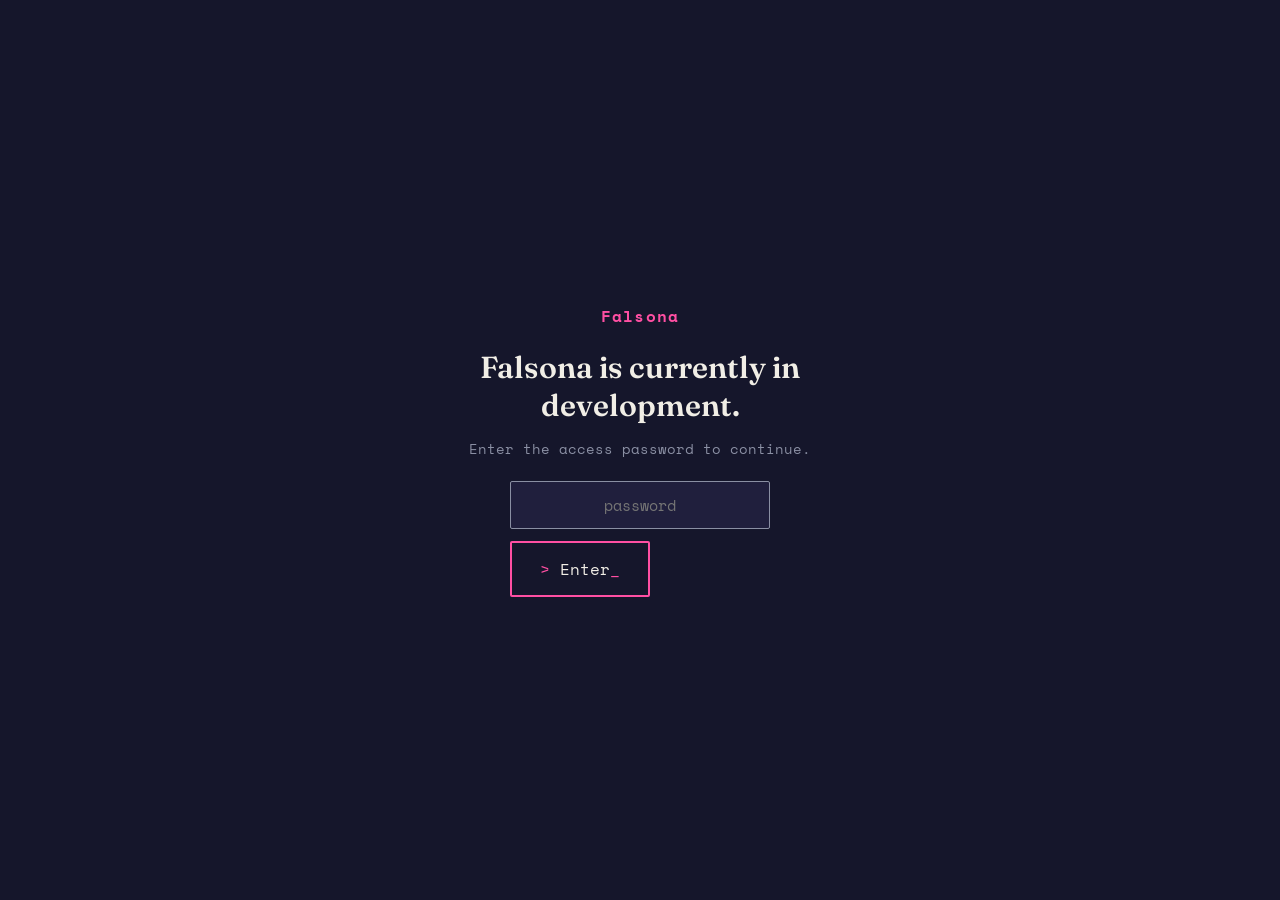
==== commit 7610c7eb: "Add files via upload" ====
--- a/index.html
+++ b/index.html
@@ -1,174 +1,134 @@
-<!DOCTYPE html>
-<html lang="tr">
+<!doctype html>
+<html lang="en">
 <head>
 <meta charset="UTF-8">
 <meta name="viewport" content="width=device-width, initial-scale=1.0">
-<title>4byss — Program ve Script Geliştirme</title>
-<meta name="description" content="4byss; otomasyon scriptleri, Discord botları ve özel yazılım çözümleri geliştirir.">
+<title>Falsona — Human or AI?</title>
+<meta name="description" content="Chat for 2 minutes, then guess: was your partner human or AI?">
 <link rel="preconnect" href="https://fonts.googleapis.com">
 <link rel="preconnect" href="https://fonts.gstatic.com" crossorigin>
-<link href="https://fonts.googleapis.com/css2?family=Space+Grotesk:wght@500;600;700&family=IBM+Plex+Sans:wght@400;500;600&family=IBM+Plex+Mono:wght@400;500&display=swap" rel="stylesheet">
-<link rel="stylesheet" href="style.css">
+<link href="https://fonts.googleapis.com/css2?family=Fraunces:opsz,wght@9..144,400;9..144,600;9..144,700&family=Space+Mono:wght@400;700&display=swap" rel="stylesheet">
+<link rel="stylesheet" href="styles.css">
 </head>
 <body>
 
-<header class="site-header">
-  <div class="header-inner">
-    <a href="#top" class="logo">4byss</a>
-    <nav class="main-nav" id="main-nav">
-      <a href="#anasayfa">Ana sayfa</a>
-      <a href="#paketler">Paketler</a>
-      <a href="#hizmetler">Hizmetler</a>
-      <a href="#iletisim">İletişim</a>
-    </nav>
-    <button class="nav-toggle" id="nav-toggle" aria-label="Menüyü aç" aria-expanded="false">
-      <span></span><span></span><span></span>
-    </button>
+  <!-- screen: temporary development password gate (unrelated to account login) -->
+  <section id="screen-gate" class="screen is-active">
+    <div class="gate-content">
+      <header class="wordmark">Falsona</header>
+      <h1 class="gate-title">Falsona is currently in development.</h1>
+      <p class="gate-sub">Enter the access password to continue.</p>
+      <form id="gate-form">
+        <input id="gate-password" type="password" placeholder="password" autocomplete="off" required>
+        <p id="gate-error" class="auth-error" hidden>Incorrect password.</p>
+        <button type="submit" class="btn-cli">Enter</button>
+      </form>
+    </div>
+  </section>
+
+  <!-- screen: landing -->
+  <section id="screen-landing" class="screen">
+    <header class="wordmark">Falsona</header>
+    <div id="auth-status" class="auth-status"></div>
+    <div class="rank-status">
+      <div class="rank-badge" id="rank-badge">
+        <span id="rank-badge-name">Wood I</span>
+        <span class="rank-badge-rp" id="rank-badge-rp">0/20 RP</span>
+      </div>
+      <div class="rank-bar"><div class="rank-bar-fill" id="rank-bar-fill"></div></div>
+      <button id="btn-leaderboard" class="btn-text" type="button">View leaderboard</button>
+    </div>
+    <div class="landing-content">
+      <h1 class="hero-title">Human or<br>AI?</h1>
+      <p class="hero-sub">Chat with a random stranger for 2 minutes. Then guess: who were you talking to?</p>
+      <button id="btn-play" class="btn-cli">Play</button>
+    </div>
+    <p class="landing-note">This build connects to a backend (127.0.0.1:8000) — make sure it's running before you play. See README.</p>
+  </section>
+
+  <!-- modal: login / sign up -->
+  <div id="auth-modal" class="modal-overlay" hidden>
+    <div class="modal">
+      <button id="auth-modal-close" class="modal-close" type="button" aria-label="Close">×</button>
+      <h2 id="auth-modal-title" class="modal-title">Log in</h2>
+      <form id="auth-form">
+        <input id="auth-username" type="text" placeholder="username" autocomplete="username" required minlength="3" maxlength="20" pattern="[A-Za-z0-9_-]+" title="Letters, numbers, - and _ only">
+        <input id="auth-password" type="password" placeholder="password" autocomplete="current-password" required minlength="6" maxlength="100">
+        <p id="auth-error" class="auth-error" hidden></p>
+        <button type="submit" class="btn-cli">Log in</button>
+      </form>
+      <button id="auth-modal-switch" class="btn-text" type="button">Need an account? Sign up</button>
+    </div>
   </div>
-</header>
 
-<main id="top">
-  <section id="anasayfa" class="hero">
-    <div class="hero-inner">
-      <div class="hero-text">
-        <h1>İşinizi hızlandıracak yazılımlar, sıfırdan sizin için yazılır.</h1>
-        <p class="hero-sub">4byss; otomasyon scriptlerinden özel yazılım çözümlerine kadar, ihtiyacınıza göre tasarlanmış programlar geliştirir.</p>
-        <div class="hero-actions">
-          <a href="#paketler" class="btn btn-primary">Paketleri görüntüle</a>
-          <a href="#iletisim" class="btn btn-text">İletişime geç</a>
-        </div>
+  <!-- modal: leaderboard -->
+  <div id="leaderboard-modal" class="modal-overlay" hidden>
+    <div class="modal">
+      <button id="leaderboard-modal-close" class="modal-close" type="button" aria-label="Close">×</button>
+      <h2 class="modal-title">Leaderboard</h2>
+      <ol id="leaderboard-list" class="leaderboard-list"></ol>
+    </div>
+  </div>
+
+  <!-- screen: waiting for a match -->
+  <section id="screen-waiting" class="screen">
+    <p class="waiting-label">Finding a match<span class="dots" aria-hidden="true"><span>.</span><span>.</span><span>.</span></span></p>
+  </section>
+
+  <!-- screen: chat -->
+  <section id="screen-chat" class="screen">
+    <div class="chat-topbar">
+      <span id="timer" class="timer">02:00</span>
+      <span class="wordmark wordmark--small">Falsona</span>
+    </div>
+    <div id="chat-log" class="chat-log" aria-live="polite"></div>
+    <p id="typing-indicator" class="typing-indicator" hidden>
+      <span>partner is typing</span><span class="dots" aria-hidden="true"><span>.</span><span>.</span><span>.</span></span>
+    </p>
+    <div class="turn-timeout" id="turn-timeout" hidden>
+      <div class="turn-timeout-fill" id="turn-timeout-fill"></div>
+    </div>
+    <form id="chat-form" class="chat-form">
+      <input id="chat-input" type="text" placeholder="waiting for partner…" autocomplete="off" maxlength="200" aria-label="Your message" disabled>
+      <button type="submit" class="btn-send" disabled>Send</button>
+    </form>
+    <button id="btn-early-guess" class="btn-text">Guess now</button>
+  </section>
+
+  <!-- screen: guess -->
+  <section id="screen-guess" class="screen">
+    <div id="guess-chat-log" class="chat-log" aria-live="off"></div>
+    <h2 class="guess-title">Time's up. Who do you think you were talking to?</h2>
+    <div class="guess-buttons">
+      <button class="btn-guess btn-guess--human" data-guess="human">Human</button>
+      <button class="btn-guess btn-guess--bot" data-guess="bot">Bot</button>
+    </div>
+  </section>
+
+  <!-- screen: result -->
+  <section id="screen-result" class="screen">
+    <div id="result-chat-log" class="chat-log" aria-live="off"></div>
+    <div class="result-bottom">
+      <div class="ticket" id="ticket">
+        <p class="ticket-verdict" id="result-verdict">Correct guess</p>
+        <div class="ticket-perf" aria-hidden="true"></div>
+        <p class="ticket-detail" id="result-detail">Your partner was a bot.</p>
+        <p class="ticket-partner-guess" id="result-partner-guess" hidden></p>
+        <p class="ticket-quote" id="result-quote">"…"</p>
+        <div class="ticket-perf" aria-hidden="true"></div>
+        <p class="ticket-score" id="result-score">Your score on this browser: 0/0</p>
+        <p class="ticket-rank" id="result-rank">Wood I · +0 RP</p>
+        <p class="ticket-rank-event" id="result-rank-event" hidden></p>
+        <p class="ticket-brand">Falsona</p>
       </div>
-      <div class="hero-visual" aria-hidden="true">
-        <div class="terminal">
-          <div class="terminal-bar">
-            <span class="dot dot-red"></span>
-            <span class="dot dot-yellow"></span>
-            <span class="dot dot-green"></span>
-          </div>
-          <div class="terminal-body" id="terminal-body"></div>
-        </div>
+      <div class="result-actions">
+        <button id="btn-share" class="btn-cli">Share card</button>
+        <button id="btn-again" class="btn-cli">Play again</button>
       </div>
     </div>
   </section>
 
-  <section id="paketler" class="services">
-    <div class="section-inner">
-      <h2>Paketler</h2>
-      <div class="table-scroll">
-        <table class="package-table" id="package-table">
-          <!-- Bu tablo script.js içindeki "packages" listesinden otomatik oluşturuluyor. -->
-        </table>
-      </div>
-
-      <div class="credit-subsection">
-        <h3 class="section-subheading">Sadece kredi almak istiyorum</h3>
-        <div class="credit-cards">
-          <div class="credit-card">
-            <div class="credit-amount">100C</div>
-            <span class="credit-badge"></span>
-            <hr class="credit-divider">
-            <div class="credit-price">200 TL</div>
-            <span class="credit-bonus"></span>
-            <button type="button" class="btn btn-primary credit-buy">Satın al</button>
-          </div>
-          <div class="credit-card credit-card-featured">
-            <div class="credit-amount">300C</div>
-            <span class="credit-badge">Çok tercih edilen</span>
-            <hr class="credit-divider">
-            <div class="credit-price">500 TL</div>
-            <span class="credit-bonus">50C bedava!</span>
-            <button type="button" class="btn btn-primary credit-buy">Satın al</button>
-          </div>
-          <div class="credit-card credit-card-featured">
-            <div class="credit-amount">500C</div>
-            <span class="credit-badge">En iyi fiyat</span>
-            <hr class="credit-divider">
-            <div class="credit-price">800 TL</div>
-            <span class="credit-bonus">100C bedava!</span>
-            <button type="button" class="btn btn-primary credit-buy">Satın al</button>
-          </div>
-        </div>
-      </div>
-    </div>
-  </section>
-
-  <section id="hizmetler" class="hizmetler-section">
-    <div class="section-inner">
-      <h2>Hizmetlerimiz</h2>
-      <div class="table-scroll">
-        <table class="services-table">
-          <thead>
-            <tr>
-              <th>Hizmet</th>
-              <th>Açıklama</th>
-              <th>Fiyat (kredi)</th>
-            </tr>
-          </thead>
-          <tbody>
-            <tr>
-              <td class="service-name-cell">Discord botu geliştirme</td>
-              <td class="service-desc-cell">Sunucunuza özel komutlarla çalışan, kolay yönetilebilir botlar.</td>
-              <td class="service-price-cell">50C</td>
-            </tr>
-            <tr>
-              <td class="service-name-cell">Otomasyon scripti geliştirme</td>
-              <td class="service-desc-cell">Tekrar eden işlerinizi otomatikleştiren, size özel Python scriptleri.</td>
-              <td class="service-price-cell">40C</td>
-            </tr>
-            <tr>
-              <td class="service-name-cell">Veri toplama ve raporlama aracı</td>
-              <td class="service-desc-cell">Web sitelerinden veri toplayan ve otomatik rapor oluşturan araçlar.</td>
-              <td class="service-price-cell">60C</td>
-            </tr>
-            <tr>
-              <td class="service-name-cell">Özel yazılım geliştirme</td>
-              <td class="service-desc-cell">İhtiyacınıza özel masaüstü veya komut satırı uygulamaları.</td>
-              <td class="service-price-cell">80C</td>
-            </tr>
-            <tr>
-              <td class="service-name-cell">Script revizyonu / güncelleme</td>
-              <td class="service-desc-cell">Var olan bir scriptin bakımı, hata düzeltmesi veya güncellenmesi.</td>
-              <td class="service-price-cell">20C</td>
-            </tr>
-          </tbody>
-        </table>
-      </div>
-    </div>
-  </section>
-
-  <section id="iletisim" class="contact">
-    <div class="section-inner contact-inner">
-      <div class="contact-text">
-        <h2>İletişime geçin</h2>
-        <p>Projenizi anlatın, size en uygun çözümü birlikte belirleyelim. Türkiye'nin her yerinden uzaktan çalışıyoruz.</p>
-        <a href="mailto:ornek@4byss.com" class="btn btn-primary">E-posta gönder</a>
-      </div>
-      <div class="contact-details">
-        <div class="contact-item">
-          <span class="contact-label">E-posta</span>
-          <a href="mailto:ornek@4byss.com">ornek@4byss.com</a>
-        </div>
-        <div class="contact-item">
-          <span class="contact-label">Telefon</span>
-          <a href="tel:+905000000000">+90 500 000 00 00</a>
-        </div>
-      </div>
-    </div>
-  </section>
-</main>
-
-<footer class="site-footer">
-  <div class="footer-inner">
-    <span>© 2026 4byss. Tüm hakları saklıdır.</span>
-    <nav class="footer-nav">
-      <a href="#anasayfa">Ana sayfa</a>
-      <a href="#paketler">Paketler</a>
-      <a href="#hizmetler">Hizmetler</a>
-      <a href="#iletisim">İletişim</a>
-    </nav>
-  </div>
-</footer>
-
+<canvas id="share-canvas" width="1080" height="1350" hidden></canvas>
 <script src="script.js"></script>
 </body>
 </html>
--- a/styles.css
+++ b/styles.css
@@ -0,0 +1,554 @@
+/* ---------- design tokens ---------- */
+:root {
+  --ink: #15162B;
+  --ink-soft: #201F3D;
+  --paper: #F1EEE6;
+  --pink: #FF4FA3;
+  --yellow: #FFC53D;
+  --grey: #8A8FA3;
+
+  --font-display: "Fraunces", Georgia, serif;
+  --font-mono: "Space Mono", "SFMono-Regular", Consolas, monospace;
+
+  --tier-wood: #9C8867;
+  --tier-copper: #C97A4A;
+  --tier-iron: #9AA1AB;
+  --tier-silver: #CBD3DC;
+  --tier-gold: #FFC53D;
+  --tier-diamond: #8FE3E8;
+
+  --error: #C2453D;
+}
+
+* { box-sizing: border-box; }
+
+html, body {
+  margin: 0;
+  height: 100%;
+  background: var(--ink);
+  color: var(--paper);
+  font-family: var(--font-mono);
+}
+
+button {
+  font-family: inherit;
+  cursor: pointer;
+}
+
+/* ---------- screens ---------- */
+.screen {
+  display: none;
+  min-height: 100vh;
+  padding: 24px clamp(20px, 6vw, 64px);
+  flex-direction: column;
+}
+.screen.is-active { display: flex; }
+
+.wordmark {
+  font-family: var(--font-mono);
+  letter-spacing: 0.08em;
+  font-weight: 700;
+  color: var(--pink);
+}
+.wordmark--small { font-size: 0.85rem; }
+
+/* ---------- password gate (temporary, dev-only) ---------- */
+#screen-gate {
+  align-items: center;
+  justify-content: center;
+  text-align: center;
+}
+.gate-content {
+  max-width: 380px;
+  display: flex;
+  flex-direction: column;
+  align-items: center;
+  gap: 14px;
+}
+.gate-title {
+  font-family: var(--font-display);
+  font-weight: 600;
+  font-size: clamp(1.4rem, 5vw, 1.9rem);
+  margin: 6px 0 0;
+}
+.gate-sub {
+  color: var(--grey);
+  font-size: 0.9rem;
+  margin: 0 0 8px;
+}
+#gate-form {
+  display: flex;
+  flex-direction: column;
+  gap: 12px;
+  width: 100%;
+  max-width: 260px;
+  align-items: center;
+}
+#gate-form input {
+  width: 100%;
+  font-family: var(--font-mono);
+  font-size: 0.95rem;
+  padding: 12px 14px;
+  border: 1px solid var(--grey);
+  border-radius: 2px;
+  background: var(--ink-soft);
+  color: var(--paper);
+  text-align: center;
+}
+#gate-form input:focus-visible { outline: 2px solid var(--pink); }
+
+/* ---------- landing screen ---------- */
+#screen-landing { justify-content: space-between; }
+
+.landing-content {
+  flex: 1;
+  display: flex;
+  flex-direction: column;
+  justify-content: center;
+  gap: 20px;
+  max-width: 620px;
+}
+
+.hero-title {
+  font-family: var(--font-display);
+  font-optical-sizing: auto;
+  font-weight: 600;
+  font-size: clamp(2.6rem, 8vw, 5rem);
+  line-height: 1.02;
+  margin: 0;
+  animation: flicker-in 900ms ease-out 1;
+}
+
+@keyframes flicker-in {
+  0%   { opacity: 0; }
+  8%   { opacity: 1; }
+  12%  { opacity: 0.2; }
+  20%  { opacity: 1; }
+  24%  { opacity: 0.4; }
+  32%  { opacity: 1; }
+  100% { opacity: 1; }
+}
+
+.hero-sub {
+  font-size: 1rem;
+  line-height: 1.6;
+  color: var(--grey);
+  max-width: 46ch;
+}
+
+.btn-cli {
+  align-self: flex-start;
+  background: none;
+  border: 2px solid var(--pink);
+  color: var(--paper);
+  font-family: var(--font-mono);
+  font-size: 1rem;
+  padding: 14px 28px;
+  border-radius: 2px;
+  position: relative;
+}
+.btn-cli::before { content: "> "; color: var(--pink); }
+.btn-cli::after {
+  content: "_";
+  color: var(--pink);
+  animation: blink 1s steps(1) infinite;
+}
+.btn-cli:hover { background: var(--ink-soft); }
+.btn-cli:focus-visible { outline: 2px solid var(--yellow); outline-offset: 3px; }
+
+@keyframes blink { 50% { opacity: 0; } }
+
+.landing-note {
+  color: var(--grey);
+  font-size: 0.8rem;
+  max-width: 60ch;
+}
+
+.rank-status {
+  align-self: flex-start;
+  margin-top: 16px;
+}
+.rank-status .btn-text {
+  display: block;
+  margin-top: 8px;
+}
+.auth-status {
+  display: flex;
+  gap: 10px;
+  align-items: center;
+  flex-wrap: wrap;
+  margin-top: 14px;
+  font-size: 0.85rem;
+  color: var(--grey);
+}
+.auth-status .btn-text { margin-top: 0; }
+.rank-badge {
+  display: inline-flex;
+  align-items: baseline;
+  gap: 10px;
+  border: 2px solid var(--rank-color, var(--grey));
+  border-radius: 2px;
+  padding: 8px 14px;
+}
+.rank-badge-name { font-weight: 700; color: var(--rank-color, var(--paper)); }
+.rank-badge-rp { color: var(--grey); font-size: 0.85rem; }
+.rank-bar {
+  width: 220px;
+  max-width: 60vw;
+  height: 4px;
+  background: var(--ink-soft);
+  border-radius: 2px;
+  overflow: hidden;
+  margin-top: 6px;
+}
+.rank-bar-fill {
+  height: 100%;
+  width: 0%;
+  background: var(--rank-color, var(--pink));
+  transition: width 300ms ease-out;
+}
+
+/* ---------- waiting for match ---------- */
+#screen-waiting {
+  align-items: center;
+  justify-content: center;
+}
+.waiting-label {
+  font-size: 1.1rem;
+  color: var(--grey);
+}
+.dots span {
+  opacity: 0;
+  animation: dot-fade 1.2s infinite;
+}
+.dots span:nth-child(1) { animation-delay: 0s; }
+.dots span:nth-child(2) { animation-delay: 0.2s; }
+.dots span:nth-child(3) { animation-delay: 0.4s; }
+@keyframes dot-fade {
+  0%, 20% { opacity: 0; }
+  50% { opacity: 1; }
+  100% { opacity: 0; }
+}
+
+/* ---------- chat screen ---------- */
+#screen-chat { padding-bottom: 16px; }
+
+.chat-topbar {
+  display: flex;
+  justify-content: space-between;
+  align-items: center;
+  padding-bottom: 16px;
+  border-bottom: 1px solid var(--ink-soft);
+}
+.timer {
+  font-weight: 700;
+  font-variant-numeric: tabular-nums;
+  font-size: 1.1rem;
+}
+.timer.is-low { color: var(--yellow); }
+
+.chat-log {
+  flex: 1;
+  overflow-y: auto;
+  padding: 20px 0;
+  display: flex;
+  flex-direction: column;
+  gap: 10px;
+}
+
+.bubble {
+  max-width: 78%;
+  padding: 10px 14px;
+  border-radius: 2px;
+  border: 2px solid;
+  font-size: 0.95rem;
+  line-height: 1.4;
+  animation: bubble-in 180ms ease-out;
+}
+@keyframes bubble-in {
+  from { opacity: 0; transform: translateY(4px); }
+  to { opacity: 1; transform: translateY(0); }
+}
+.bubble--partner {
+  align-self: flex-start;
+  border-color: var(--pink);
+  color: var(--paper);
+}
+.bubble--me {
+  align-self: flex-end;
+  border-color: var(--yellow);
+  color: var(--paper);
+}
+
+.system-note {
+  align-self: center;
+  color: var(--grey);
+  font-size: 0.8rem;
+  font-style: italic;
+  margin: 4px 0;
+}
+
+.typing-indicator {
+  color: var(--grey);
+  font-size: 0.85rem;
+  margin: 0 0 8px;
+}
+
+.turn-timeout {
+  height: 3px;
+  background: var(--ink-soft);
+  border-radius: 2px;
+  overflow: hidden;
+  margin-bottom: 10px;
+}
+.turn-timeout-fill {
+  height: 100%;
+  width: 100%;
+  background: var(--yellow);
+  transform-origin: left;
+  transition-property: transform;
+  transition-timing-function: linear;
+}
+
+.chat-form {
+  display: flex;
+  gap: 8px;
+}
+#chat-input {
+  flex: 1;
+  background: var(--ink-soft);
+  border: 1px solid var(--grey);
+  color: var(--paper);
+  font-family: var(--font-mono);
+  font-size: 0.95rem;
+  padding: 12px 14px;
+  border-radius: 2px;
+}
+#chat-input:focus-visible { outline: 2px solid var(--yellow); }
+#chat-input:disabled { opacity: 0.45; cursor: not-allowed; }
+
+.btn-send {
+  background: var(--pink);
+  border: none;
+  color: var(--ink);
+  font-weight: 700;
+  padding: 0 20px;
+  border-radius: 2px;
+}
+.btn-send:focus-visible { outline: 2px solid var(--yellow); outline-offset: 2px; }
+.btn-send:disabled { opacity: 0.45; cursor: not-allowed; }
+
+.btn-text {
+  background: none;
+  border: none;
+  color: var(--grey);
+  text-decoration: underline;
+  font-family: var(--font-mono);
+  font-size: 0.85rem;
+  margin-top: 12px;
+  align-self: center;
+  padding: 6px;
+}
+.btn-text:focus-visible { outline: 2px solid var(--yellow); }
+
+/* ---------- guess screen ---------- */
+#screen-guess {
+  padding-bottom: 16px;
+}
+.guess-title {
+  font-family: var(--font-display);
+  font-weight: 600;
+  font-size: clamp(1.3rem, 4.5vw, 1.9rem);
+  text-align: center;
+  margin: 16px 0 0;
+}
+.guess-buttons {
+  display: flex;
+  gap: 16px;
+  flex-wrap: wrap;
+  justify-content: center;
+  margin-top: 16px;
+}
+.btn-guess {
+  border: none;
+  border-radius: 2px;
+  font-family: var(--font-mono);
+  font-weight: 700;
+  font-size: 1.05rem;
+  padding: 22px 44px;
+}
+.btn-guess--human { background: var(--pink); color: var(--ink); }
+.btn-guess--bot   { background: var(--yellow); color: var(--ink); padding: 18px 36px; }
+.btn-guess:focus-visible { outline: 2px solid var(--paper); outline-offset: 3px; }
+
+/* ---------- result screen ---------- */
+#screen-result {
+  padding-bottom: 16px;
+}
+.result-bottom {
+  display: flex;
+  flex-direction: column;
+  align-items: center;
+  gap: 20px;
+  padding-top: 12px;
+}
+
+.ticket {
+  background: var(--paper);
+  color: var(--ink);
+  width: min(340px, 88vw);
+  padding: 28px 24px;
+  border-radius: 4px;
+  transform: rotate(-1deg);
+  box-shadow: 6px 6px 0 var(--pink);
+  text-align: center;
+}
+.ticket-verdict {
+  font-family: var(--font-display);
+  font-weight: 700;
+  font-size: 1.5rem;
+  margin: 0 0 12px;
+}
+.ticket-perf {
+  border-top: 2px dashed var(--grey);
+  margin: 14px 0;
+}
+.ticket-detail { margin: 0; font-size: 0.95rem; }
+.ticket-partner-guess {
+  margin: 6px 0 0;
+  font-size: 0.9rem;
+  color: var(--ink-soft);
+}
+.ticket-quote {
+  font-style: italic;
+  color: var(--ink-soft);
+  font-size: 0.9rem;
+  margin: 10px 0 0;
+}
+.ticket-score { font-size: 0.85rem; margin: 0; }
+.ticket-rank {
+  font-weight: 700;
+  font-size: 0.95rem;
+  margin: 10px 0 0;
+}
+.ticket-rank-event {
+  font-size: 0.8rem;
+  font-style: italic;
+  color: var(--ink-soft);
+  margin: 2px 0 0;
+}
+.ticket-brand {
+  font-weight: 700;
+  color: var(--pink);
+  letter-spacing: 0.08em;
+  margin: 0;
+}
+
+.result-actions {
+  display: flex;
+  gap: 16px;
+  align-items: center;
+}
+
+/* ---------- modals (auth + leaderboard) ---------- */
+.modal-overlay {
+  position: fixed;
+  inset: 0;
+  background: rgba(21, 22, 43, 0.85);
+  display: flex;
+  align-items: center;
+  justify-content: center;
+  z-index: 50;
+  padding: 20px;
+}
+.modal-overlay[hidden] { display: none; }
+
+.modal {
+  background: var(--paper);
+  color: var(--ink);
+  border-radius: 4px;
+  padding: 28px 24px;
+  width: min(360px, 100%);
+  position: relative;
+  box-shadow: 6px 6px 0 var(--pink);
+}
+.modal-close {
+  position: absolute;
+  top: 8px;
+  right: 12px;
+  background: none;
+  border: none;
+  color: var(--ink);
+  font-size: 1.5rem;
+  line-height: 1;
+  cursor: pointer;
+  padding: 6px;
+}
+.modal-title {
+  font-family: var(--font-display);
+  font-weight: 700;
+  font-size: 1.4rem;
+  margin: 0 0 16px;
+}
+
+#auth-form {
+  display: flex;
+  flex-direction: column;
+  gap: 10px;
+}
+#auth-form input {
+  font-family: var(--font-mono);
+  font-size: 0.95rem;
+  padding: 10px 12px;
+  border: 1px solid var(--grey);
+  border-radius: 2px;
+  background: var(--paper);
+  color: var(--ink);
+}
+#auth-form input:focus-visible { outline: 2px solid var(--pink); }
+#auth-form .btn-cli {
+  align-self: stretch;
+  text-align: center;
+  color: var(--ink);
+  border-color: var(--ink);
+}
+#auth-form .btn-cli::before,
+#auth-form .btn-cli::after { color: var(--ink); }
+
+.auth-error {
+  color: var(--error);
+  font-size: 0.85rem;
+  margin: 0;
+}
+
+#auth-modal-switch {
+  margin-top: 14px;
+  color: var(--ink-soft);
+  align-self: flex-start;
+}
+
+.leaderboard-list {
+  list-style: decimal;
+  padding-left: 22px;
+  margin: 0;
+  display: flex;
+  flex-direction: column;
+  gap: 10px;
+  font-size: 0.9rem;
+  max-height: 50vh;
+  overflow-y: auto;
+}
+
+/* ---------- accessibility ---------- */
+@media (prefers-reduced-motion: reduce) {
+  .hero-title { animation: none; }
+  .btn-cli::after { animation: none; }
+  .dots span { animation: none; opacity: 1; }
+  .bubble { animation: none; }
+  .turn-timeout-fill { transition: none !important; }
+}
+
+@media (max-width: 480px) {
+  .guess-buttons { flex-direction: column; width: 100%; }
+  .btn-guess { width: 100%; }
+}
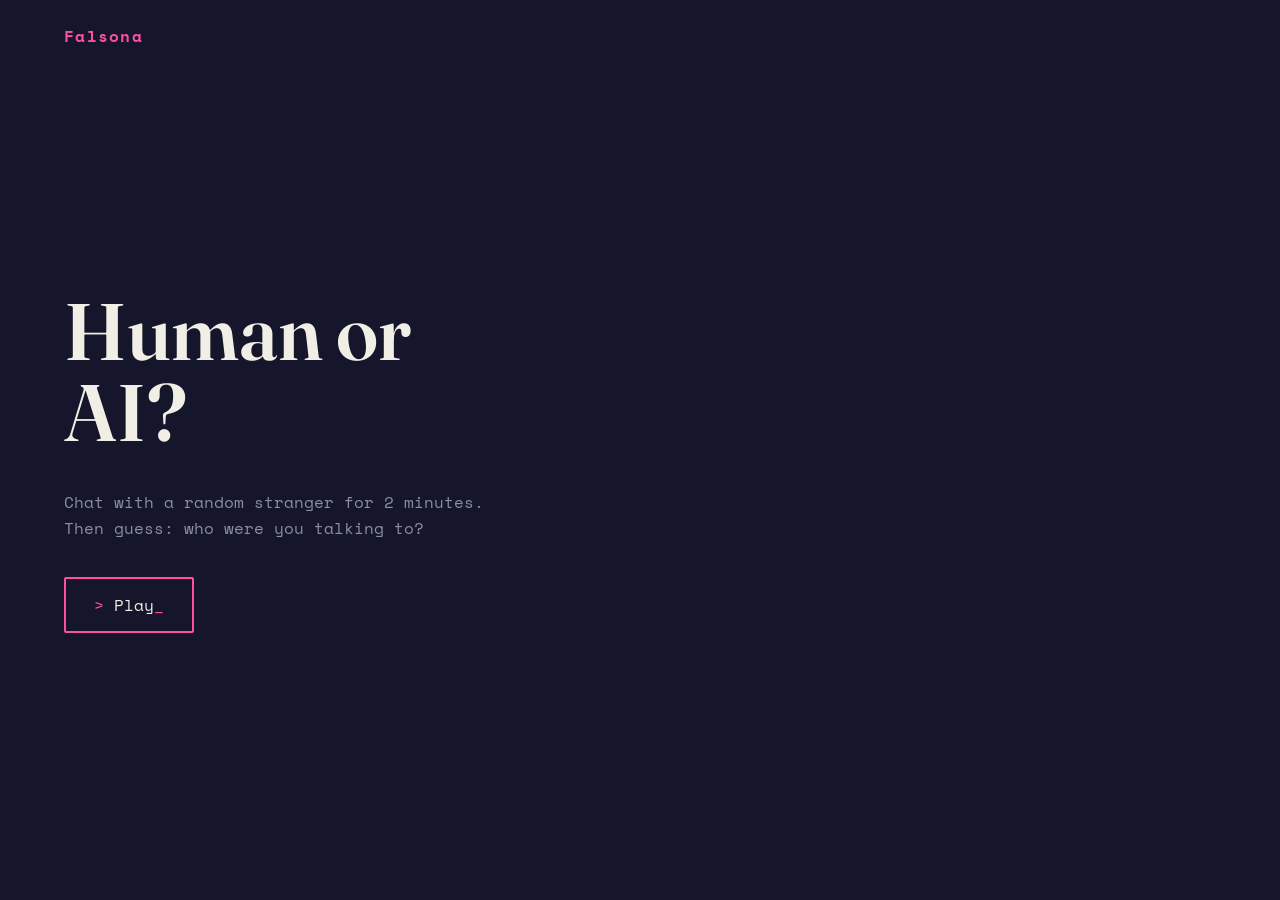
==== commit d23d5eec: "Add the game dashboard and turn the home page into an intro - New falsona.com/play/: the dev gate, t" ====
--- a/index.html
+++ b/index.html
@@ -12,123 +12,15 @@
 </head>
 <body>
 
-  <!-- screen: temporary development password gate (unrelated to account login) -->
-  <section id="screen-gate" class="screen is-active">
-    <div class="gate-content">
-      <header class="wordmark">Falsona</header>
-      <h1 class="gate-title">Falsona is currently in development.</h1>
-      <p class="gate-sub">Enter the access password to continue.</p>
-      <form id="gate-form">
-        <input id="gate-password" type="password" placeholder="password" autocomplete="off" required>
-        <p id="gate-error" class="auth-error" hidden>Incorrect password.</p>
-        <button type="submit" class="btn-cli">Enter</button>
-      </form>
+  <!-- intro page: what Falsona is. The game itself lives in play/ -->
+  <section id="screen-landing" class="screen is-active">
+    <header class="wordmark">Falsona</header>
+    <div class="landing-content">
+      <h1 class="hero-title">Human or<br>AI?</h1>
+      <p class="hero-sub">Chat with a random stranger for 2 minutes. Then guess: who were you talking to?</p>
+      <a href="play/" class="btn-cli">Play</a>
     </div>
   </section>
 
-  <!-- screen: landing -->
-  <section id="screen-landing" class="screen">
-    <header class="wordmark">Falsona</header>
-    <div id="auth-status" class="auth-status"></div>
-    <div class="rank-status">
-      <div class="rank-badge" id="rank-badge">
-        <span id="rank-badge-name">Wood I</span>
-        <span class="rank-badge-rp" id="rank-badge-rp">0/20 RP</span>
-      </div>
-      <div class="rank-bar"><div class="rank-bar-fill" id="rank-bar-fill"></div></div>
-      <button id="btn-leaderboard" class="btn-text" type="button">View leaderboard</button>
-    </div>
-    <div class="landing-content">
-      <h1 class="hero-title">Human or<br>AI?</h1>
-      <p class="hero-sub">Chat with a random stranger for 2 minutes. Then guess: who were you talking to?</p>
-      <button id="btn-play" class="btn-cli">Play</button>
-    </div>
-    <p class="landing-note">This build connects to a backend (127.0.0.1:8000) — make sure it's running before you play. See README.</p>
-  </section>
-
-  <!-- modal: login / sign up -->
-  <div id="auth-modal" class="modal-overlay" hidden>
-    <div class="modal">
-      <button id="auth-modal-close" class="modal-close" type="button" aria-label="Close">×</button>
-      <h2 id="auth-modal-title" class="modal-title">Log in</h2>
-      <form id="auth-form">
-        <input id="auth-username" type="text" placeholder="username" autocomplete="username" required minlength="3" maxlength="20" pattern="[A-Za-z0-9_-]+" title="Letters, numbers, - and _ only">
-        <input id="auth-password" type="password" placeholder="password" autocomplete="current-password" required minlength="6" maxlength="100">
-        <p id="auth-error" class="auth-error" hidden></p>
-        <button type="submit" class="btn-cli">Log in</button>
-      </form>
-      <button id="auth-modal-switch" class="btn-text" type="button">Need an account? Sign up</button>
-    </div>
-  </div>
-
-  <!-- modal: leaderboard -->
-  <div id="leaderboard-modal" class="modal-overlay" hidden>
-    <div class="modal">
-      <button id="leaderboard-modal-close" class="modal-close" type="button" aria-label="Close">×</button>
-      <h2 class="modal-title">Leaderboard</h2>
-      <ol id="leaderboard-list" class="leaderboard-list"></ol>
-    </div>
-  </div>
-
-  <!-- screen: waiting for a match -->
-  <section id="screen-waiting" class="screen">
-    <p class="waiting-label">Finding a match<span class="dots" aria-hidden="true"><span>.</span><span>.</span><span>.</span></span></p>
-  </section>
-
-  <!-- screen: chat -->
-  <section id="screen-chat" class="screen">
-    <div class="chat-topbar">
-      <span id="timer" class="timer">02:00</span>
-      <span class="wordmark wordmark--small">Falsona</span>
-    </div>
-    <div id="chat-log" class="chat-log" aria-live="polite"></div>
-    <p id="typing-indicator" class="typing-indicator" hidden>
-      <span>partner is typing</span><span class="dots" aria-hidden="true"><span>.</span><span>.</span><span>.</span></span>
-    </p>
-    <div class="turn-timeout" id="turn-timeout" hidden>
-      <div class="turn-timeout-fill" id="turn-timeout-fill"></div>
-    </div>
-    <form id="chat-form" class="chat-form">
-      <input id="chat-input" type="text" placeholder="waiting for partner…" autocomplete="off" maxlength="200" aria-label="Your message" disabled>
-      <button type="submit" class="btn-send" disabled>Send</button>
-    </form>
-    <button id="btn-early-guess" class="btn-text">Guess now</button>
-  </section>
-
-  <!-- screen: guess -->
-  <section id="screen-guess" class="screen">
-    <div id="guess-chat-log" class="chat-log" aria-live="off"></div>
-    <h2 class="guess-title">Time's up. Who do you think you were talking to?</h2>
-    <div class="guess-buttons">
-      <button class="btn-guess btn-guess--human" data-guess="human">Human</button>
-      <button class="btn-guess btn-guess--bot" data-guess="bot">Bot</button>
-    </div>
-  </section>
-
-  <!-- screen: result -->
-  <section id="screen-result" class="screen">
-    <div id="result-chat-log" class="chat-log" aria-live="off"></div>
-    <div class="result-bottom">
-      <div class="ticket" id="ticket">
-        <p class="ticket-verdict" id="result-verdict">Correct guess</p>
-        <div class="ticket-perf" aria-hidden="true"></div>
-        <p class="ticket-detail" id="result-detail">Your partner was a bot.</p>
-        <p class="ticket-partner-guess" id="result-partner-guess" hidden></p>
-        <p class="ticket-quote" id="result-quote">"…"</p>
-        <div class="ticket-perf" aria-hidden="true"></div>
-        <p class="ticket-score" id="result-score">Your score on this browser: 0/0</p>
-        <p class="ticket-rank" id="result-rank">Wood I · +0 RP</p>
-        <p class="ticket-rank-event" id="result-rank-event" hidden></p>
-        <p class="ticket-brand">Falsona</p>
-      </div>
-      <div class="result-actions">
-        <button id="btn-share" class="btn-cli">Share card</button>
-        <button id="btn-again" class="btn-cli">Play again</button>
-      </div>
-    </div>
-  </section>
-
-<canvas id="share-canvas" width="1080" height="1350" hidden></canvas>
-<script src="script.js"></script>
 </body>
 </html>
--- a/styles.css
+++ b/styles.css
@@ -96,6 +96,7 @@
   text-align: center;
 }
 #gate-form input:focus-visible { outline: 2px solid var(--pink); }
+#gate-form[hidden] { display: none; }
 
 /* ---------- landing screen ---------- */
 #screen-landing { justify-content: space-between; }
@@ -158,54 +159,11 @@
 
 @keyframes blink { 50% { opacity: 0; } }
 
-.landing-note {
-  color: var(--grey);
-  font-size: 0.8rem;
-  max-width: 60ch;
-}
-
-.rank-status {
-  align-self: flex-start;
-  margin-top: 16px;
-}
-.rank-status .btn-text {
-  display: block;
-  margin-top: 8px;
-}
-.auth-status {
-  display: flex;
-  gap: 10px;
-  align-items: center;
-  flex-wrap: wrap;
-  margin-top: 14px;
-  font-size: 0.85rem;
-  color: var(--grey);
-}
-.auth-status .btn-text { margin-top: 0; }
-.rank-badge {
-  display: inline-flex;
-  align-items: baseline;
-  gap: 10px;
-  border: 2px solid var(--rank-color, var(--grey));
-  border-radius: 2px;
-  padding: 8px 14px;
-}
-.rank-badge-name { font-weight: 700; color: var(--rank-color, var(--paper)); }
-.rank-badge-rp { color: var(--grey); font-size: 0.85rem; }
-.rank-bar {
-  width: 220px;
-  max-width: 60vw;
-  height: 4px;
-  background: var(--ink-soft);
-  border-radius: 2px;
-  overflow: hidden;
-  margin-top: 6px;
-}
-.rank-bar-fill {
-  height: 100%;
-  width: 0%;
-  background: var(--rank-color, var(--pink));
-  transition: width 300ms ease-out;
+a.btn-cli { display: inline-block; text-decoration: none; }
+.btn-cli--big {
+  align-self: center;
+  font-size: 1.5rem;
+  padding: 20px 56px;
 }
 
 /* ---------- waiting for match ---------- */
@@ -224,6 +182,18 @@
 .dots span:nth-child(1) { animation-delay: 0s; }
 .dots span:nth-child(2) { animation-delay: 0.2s; }
 .dots span:nth-child(3) { animation-delay: 0.4s; }
+.waiting-note {
+  position: absolute;
+  bottom: 24px;
+  left: 16px;
+  right: 16px;
+  margin: 0;
+  text-align: center;
+  color: var(--grey);
+  font-size: 0.75rem;
+}
+#screen-waiting { position: relative; }
+
 @keyframes dot-fade {
   0%, 20% { opacity: 0; }
   50% { opacity: 1; }
@@ -350,6 +320,8 @@
   padding: 6px;
 }
 .btn-text:focus-visible { outline: 2px solid var(--yellow); }
+.btn-text:disabled { opacity: 0.6; cursor: not-allowed; text-decoration: none; }
+.btn-text[hidden] { display: none; }
 
 /* ---------- guess screen ---------- */
 #screen-guess {
@@ -380,6 +352,7 @@
 .btn-guess--human { background: var(--pink); color: var(--ink); }
 .btn-guess--bot   { background: var(--yellow); color: var(--ink); padding: 18px 36px; }
 .btn-guess:focus-visible { outline: 2px solid var(--paper); outline-offset: 3px; }
+.btn-guess:disabled { opacity: 0.45; cursor: wait; }
 
 /* ---------- result screen ---------- */
 #screen-result {
@@ -450,7 +423,7 @@
   align-items: center;
 }
 
-/* ---------- modals (auth + leaderboard) ---------- */
+/* ---------- modal (log in / sign up) ---------- */
 .modal-overlay {
   position: fixed;
   inset: 0;
@@ -521,22 +494,329 @@
   margin: 0;
 }
 
+/* neutral progress line, e.g. while the server wakes up */
+.status-note {
+  color: var(--grey);
+  font-size: 0.85rem;
+  margin: 0;
+}
+
 #auth-modal-switch {
   margin-top: 14px;
   color: var(--ink-soft);
   align-self: flex-start;
 }
 
-.leaderboard-list {
-  list-style: decimal;
-  padding-left: 22px;
+/* ---------- game dashboard ---------- */
+#screen-dashboard.is-active {
+  display: grid;
+  grid-template-columns: 236px minmax(0, 1fr);
+  grid-template-rows: auto 1fr;
+  padding: 0;
+}
+
+.dash-topbar {
+  grid-column: 1 / -1;
+  display: flex;
+  align-items: center;
+  justify-content: space-between;
+  gap: 16px;
+  padding: 16px clamp(16px, 3vw, 28px);
+  border-bottom: 1px solid var(--ink-soft);
+}
+.dash-brand { display: flex; align-items: center; gap: 12px; }
+.auth-status {
+  display: flex;
+  gap: 12px;
+  align-items: center;
+  flex-wrap: wrap;
+  justify-content: flex-end;
+  font-size: 0.85rem;
+  color: var(--grey);
+}
+.auth-status .btn-text { margin: 0; padding: 4px; }
+
+.icon {
+  width: 20px;
+  height: 20px;
+  flex-shrink: 0;
+  fill: none;
+  stroke: currentColor;
+  stroke-width: 1.7;
+  stroke-linecap: round;
+  stroke-linejoin: round;
+}
+.icon-btn {
+  display: none;
+  background: none;
+  border: 1px solid var(--ink-soft);
+  border-radius: 2px;
+  color: var(--paper);
+  padding: 6px;
+}
+.icon-btn:focus-visible { outline: 2px solid var(--yellow); }
+
+.dash-sidebar {
+  display: flex;
+  flex-direction: column;
+  gap: 2px;
+  padding: 20px 12px 24px;
+  border-right: 1px solid var(--ink-soft);
+}
+.dash-menu-title {
+  margin: 0 12px 10px;
+  font-size: 0.72rem;
+  letter-spacing: 0.14em;
+  text-transform: uppercase;
+  color: var(--grey);
+}
+.dash-link,
+.dash-back {
+  display: flex;
+  align-items: center;
+  gap: 12px;
+  padding: 9px 12px;
+  border-left: 2px solid transparent;
+  border-radius: 2px;
+  color: var(--paper);
+  font-size: 0.9rem;
+  text-decoration: none;
+}
+.dash-link:hover { background: var(--ink-soft); }
+.dash-link[aria-current="page"] {
+  color: var(--pink);
+  background: var(--ink-soft);
+  border-left-color: var(--pink);
+}
+.dash-link:focus-visible,
+.dash-back:focus-visible { outline: 2px solid var(--yellow); outline-offset: -2px; }
+.dash-back {
+  margin-top: auto;
+  padding-top: 24px;
+  color: var(--grey);
+  font-size: 0.82rem;
+}
+.dash-back:hover { color: var(--paper); }
+.dash-backdrop { display: none; }
+
+.dash-main {
+  min-width: 0;
+  padding: 28px clamp(16px, 4vw, 48px) 48px;
+}
+.dash-page {
+  display: flex;
+  flex-direction: column;
+  gap: 22px;
+  width: 100%;
+  max-width: 880px;
+  margin: 0 auto;
+}
+.dash-page[hidden] { display: none; }
+.dash-title {
   margin: 0;
-  display: flex;
-  flex-direction: column;
-  gap: 10px;
+  font-family: var(--font-display);
+  font-weight: 600;
+  font-size: clamp(1.6rem, 4vw, 2.2rem);
+}
+.dash-lead { margin: -10px 0 0; color: var(--grey); font-size: 0.92rem; }
+.dash-heading {
+  margin: 0 0 10px;
+  font-size: 0.8rem;
+  font-weight: 700;
+  letter-spacing: 0.14em;
+  text-transform: uppercase;
+  color: var(--grey);
+}
+.dash-note { margin: -12px 0 0; text-align: center; color: var(--grey); font-size: 0.75rem; }
+.dash-prose p {
+  max-width: 64ch;
+  margin: 0 0 10px;
+  color: var(--grey);
   font-size: 0.9rem;
-  max-height: 50vh;
-  overflow-y: auto;
+  line-height: 1.6;
+}
+.visually-hidden {
+  position: absolute;
+  width: 1px;
+  height: 1px;
+  overflow: hidden;
+  clip: rect(0 0 0 0);
+  white-space: nowrap;
+}
+
+/* home: play panel */
+.play-panel { border: 2px solid var(--ink-soft); border-radius: 2px; }
+.play-box {
+  display: flex;
+  justify-content: center;
+  align-items: center;
+  padding: clamp(36px, 7vw, 64px) 16px;
+}
+.mode-picker {
+  display: flex;
+  align-items: center;
+  gap: 12px;
+  padding: 10px 16px;
+  border-top: 2px solid var(--ink-soft);
+  color: var(--grey);
+  font-size: 0.85rem;
+}
+.mode-picker select {
+  padding: 6px 10px;
+  border: 1px solid var(--grey);
+  border-radius: 2px;
+  background: var(--ink);
+  color: var(--paper);
+  font-family: var(--font-mono);
+  font-size: 0.85rem;
+}
+.mode-picker select:focus-visible { outline: 2px solid var(--yellow); }
+
+/* home: rank card */
+.rank-card {
+  display: grid;
+  grid-template-columns: auto minmax(0, 1fr);
+  align-items: center;
+  gap: 20px 28px;
+  padding: 20px 24px;
+  border: 2px solid var(--ink-soft);
+  border-radius: 2px;
+}
+.rank-card-emblem .emblem { display: block; width: 112px; height: 112px; }
+.rank-card-head {
+  display: flex;
+  justify-content: space-between;
+  align-items: baseline;
+  gap: 12px;
+  margin-bottom: 14px;
+}
+.rank-name {
+  font-family: var(--font-display);
+  font-weight: 700;
+  font-size: 1.6rem;
+  letter-spacing: 0.04em;
+  text-transform: uppercase;
+}
+.rank-rp { color: var(--grey); font-size: 0.85rem; white-space: nowrap; }
+.rank-track { display: flex; align-items: flex-end; gap: 10px; }
+.rank-end { margin-bottom: -12px; } /* centers the emblem on the bar, not on bar + label */
+.rank-end .emblem { display: block; width: 34px; height: 34px; }
+.rank-max { display: block; width: 34px; font-size: 0.7rem; font-weight: 700; color: var(--grey); text-align: center; }
+.rank-segments { flex: 1; display: grid; grid-template-columns: repeat(5, 1fr); gap: 6px; }
+.rank-seg { display: flex; flex-direction: column; align-items: center; gap: 6px; }
+.rank-seg-label { font-size: 0.72rem; color: var(--grey); }
+.rank-seg.is-current .rank-seg-label { color: var(--rank-color); font-weight: 700; }
+.rank-seg-bar {
+  width: 100%;
+  height: 10px;
+  overflow: hidden;
+  border-radius: 2px;
+  background: var(--ink-soft);
+}
+.rank-seg-fill {
+  display: block;
+  height: 100%;
+  background: var(--rank-color);
+  transition: width 300ms ease-out;
+}
+.rank-guest-note { margin: 22px 0 0; color: var(--grey); font-size: 0.75rem; }
+
+/* home: recent games */
+.recent-list { border: 2px solid var(--ink-soft); border-radius: 2px; }
+.recent-row {
+  display: grid;
+  grid-template-columns: 1.1fr 1fr 1fr 1fr;
+  gap: 12px;
+  padding: 12px 16px;
+  border-top: 1px solid var(--ink-soft);
+  font-size: 0.88rem;
+}
+.recent-row:first-child { border-top: none; }
+.recent-verdict { font-weight: 700; }
+.recent-partner { color: var(--grey); }
+.recent-rp.is-win { color: var(--yellow); }
+.recent-rp.is-loss { color: var(--grey); }
+.recent-when { color: var(--grey); text-align: right; }
+.recent-empty { margin: 0; padding: 16px; color: var(--grey); font-size: 0.88rem; }
+.recent-more { margin: 10px 0 0; color: var(--grey); font-size: 0.8rem; }
+.recent-more a { color: var(--paper); }
+.btn-text--inline { margin: 0; padding: 0; color: var(--paper); font-size: inherit; }
+
+/* rank page: the ladder */
+.ladder { display: flex; flex-direction: column; gap: 8px; margin: 0; padding: 0; list-style: none; }
+.ladder-tier {
+  display: grid;
+  grid-template-columns: 44px 84px minmax(0, 1fr) auto;
+  align-items: center;
+  gap: 16px;
+  padding: 10px 16px;
+  border: 2px solid var(--ink-soft);
+  border-radius: 2px;
+}
+.ladder-tier.is-current { border-color: var(--rank-color); }
+.ladder-emblem .emblem { display: block; width: 44px; height: 44px; }
+.ladder-name { font-weight: 700; color: var(--rank-color); }
+.ladder-chips { display: flex; gap: 6px; margin: 0; padding: 0; list-style: none; }
+.ladder-chip {
+  min-width: 34px;
+  padding: 3px 0;
+  border: 1px solid var(--ink-soft);
+  border-radius: 2px;
+  color: var(--grey);
+  font-size: 0.75rem;
+  text-align: center;
+}
+.ladder-chip.is-done { background: var(--rank-color); border-color: var(--rank-color); color: var(--ink); }
+.ladder-chip.is-current { border-color: var(--rank-color); color: var(--rank-color); font-weight: 700; }
+.ladder-rp { color: var(--grey); font-size: 0.78rem; }
+
+/* leaderboard page */
+.leaderboard { margin: 0; padding: 0; list-style: none; border: 2px solid var(--ink-soft); border-radius: 2px; }
+.leaderboard-row {
+  display: grid;
+  grid-template-columns: 28px 32px minmax(0, 1fr) auto auto;
+  align-items: center;
+  gap: 14px;
+  padding: 10px 16px;
+  border-top: 1px solid var(--ink-soft);
+  font-size: 0.9rem;
+}
+.leaderboard-row:first-child { border-top: none; }
+.leaderboard-row.is-me { background: var(--ink-soft); }
+.lb-pos { color: var(--grey); font-weight: 700; }
+.lb-emblem .emblem { display: block; width: 32px; height: 32px; }
+.lb-name { overflow: hidden; text-overflow: ellipsis; white-space: nowrap; }
+.lb-rank { color: var(--grey); font-size: 0.82rem; }
+.lb-rp { min-width: 64px; text-align: right; }
+.leaderboard-note { padding: 16px; color: var(--grey); }
+
+@media (max-width: 820px) {
+  #screen-dashboard.is-active { grid-template-columns: minmax(0, 1fr); }
+  .icon-btn { display: inline-flex; }
+  .dash-sidebar {
+    position: fixed;
+    top: 0;
+    bottom: 0;
+    left: 0;
+    z-index: 30;
+    width: 264px;
+    overflow-y: auto;
+    background: var(--ink);
+    transform: translateX(-100%);
+    transition: transform 200ms ease-out;
+  }
+  .dash-sidebar.is-open { transform: none; }
+  .dash-backdrop { display: block; position: fixed; inset: 0; z-index: 25; background: rgba(0, 0, 0, 0.55); }
+  .dash-backdrop[hidden] { display: none; }
+  .rank-card { grid-template-columns: minmax(0, 1fr); justify-items: center; }
+  .rank-card-body { width: 100%; }
+  .ladder-tier { grid-template-columns: 40px minmax(0, 1fr); gap: 8px 14px; }
+  .ladder-chips, .ladder-rp { grid-column: 2; }
+  .recent-row { grid-template-columns: 10ch minmax(0, 1fr) auto; }
+  .recent-when { display: none; }
+  .auth-prefix { display: none; }
+  .leaderboard-row { grid-template-columns: 24px 30px minmax(0, 1fr) auto; }
+  .lb-rank { display: none; }
 }
 
 /* ---------- accessibility ---------- */
@@ -546,9 +826,28 @@
   .dots span { animation: none; opacity: 1; }
   .bubble { animation: none; }
   .turn-timeout-fill { transition: none !important; }
+  .dash-sidebar, .rank-seg-fill { transition: none; }
 }
 
 @media (max-width: 480px) {
   .guess-buttons { flex-direction: column; width: 100%; }
   .btn-guess { width: 100%; }
 }
+
+/* ---------- dropped connection ---------- */
+.connection-banner {
+  position: fixed;
+  top: 12px;
+  left: 50%;
+  transform: translateX(-50%);
+  max-width: calc(100% - 32px);
+  margin: 0;
+  padding: 8px 14px;
+  background: var(--ink-soft);
+  border: 2px solid var(--yellow);
+  border-radius: 2px;
+  color: var(--paper);
+  font-size: 0.85rem;
+  z-index: 20;
+}
+.connection-banner[hidden] { display: none; }
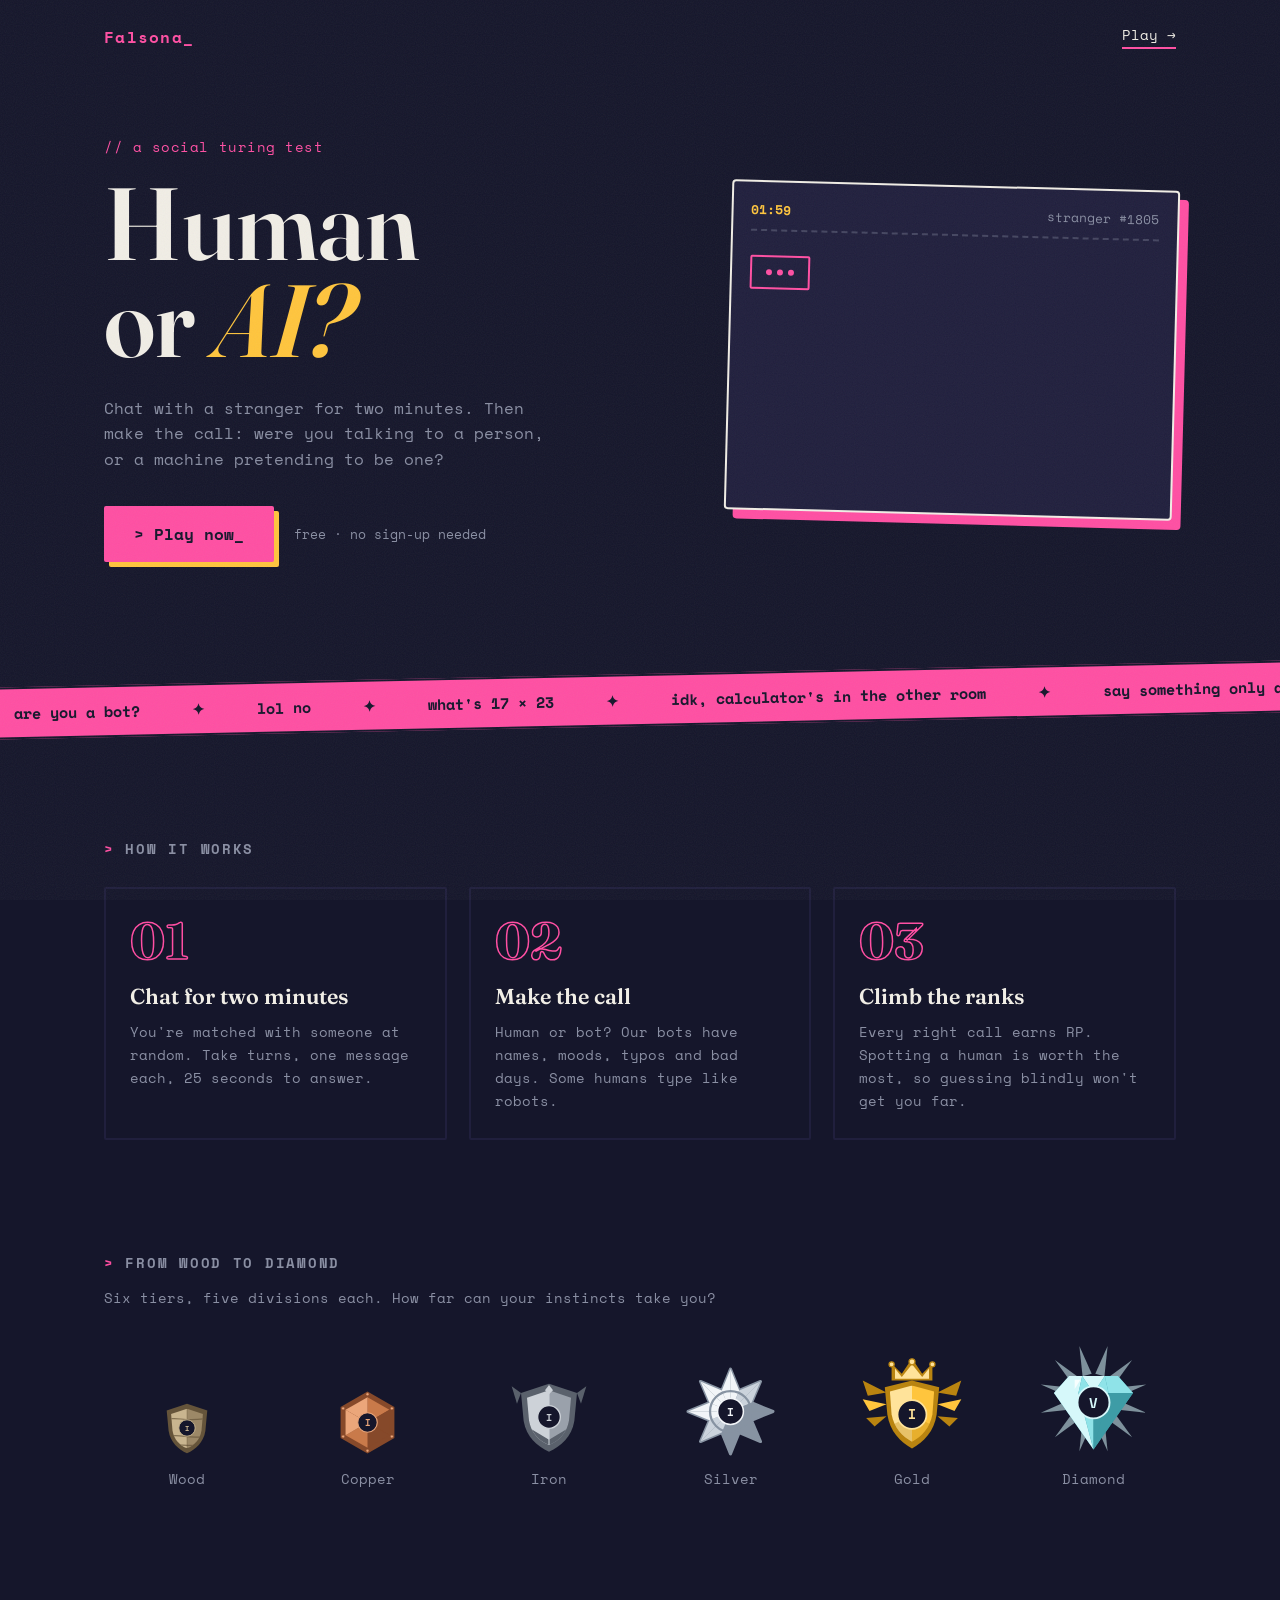
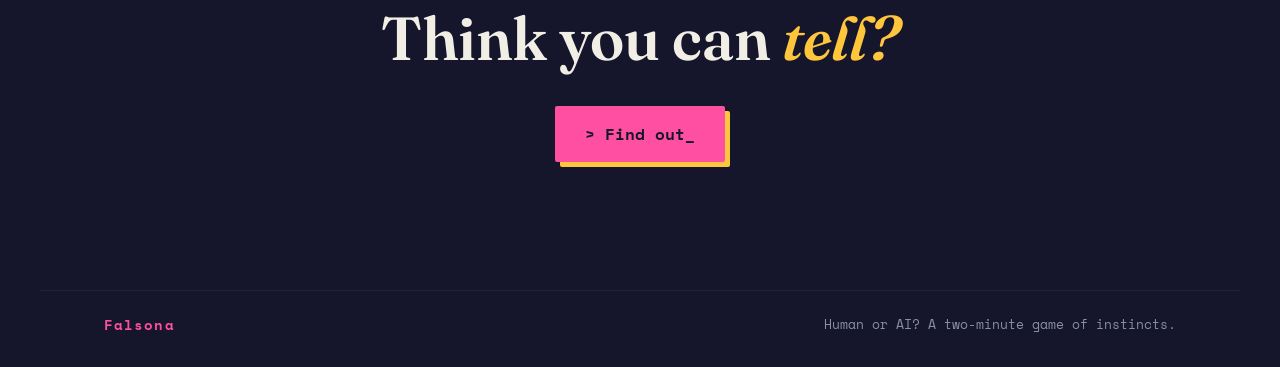
==== commit c5cc39a0: "Give the site more life: animated intro, livelier dashboard - Intro page: a looping example round in" ====
--- a/index.html
+++ b/index.html
@@ -7,20 +7,88 @@
 <meta name="description" content="Chat for 2 minutes, then guess: was your partner human or AI?">
 <link rel="preconnect" href="https://fonts.googleapis.com">
 <link rel="preconnect" href="https://fonts.gstatic.com" crossorigin>
-<link href="https://fonts.googleapis.com/css2?family=Fraunces:opsz,wght@9..144,400;9..144,600;9..144,700&family=Space+Mono:wght@400;700&display=swap" rel="stylesheet">
+<link href="https://fonts.googleapis.com/css2?family=Fraunces:ital,opsz,wght@0,9..144,400..700;1,9..144,400..700&family=Space+Mono:ital,wght@0,400;0,700;1,400&display=swap" rel="stylesheet">
 <link rel="stylesheet" href="styles.css">
 </head>
-<body>
+<body class="page-intro">
 
-  <!-- intro page: what Falsona is. The game itself lives in play/ -->
-  <section id="screen-landing" class="screen is-active">
-    <header class="wordmark">Falsona</header>
-    <div class="landing-content">
-      <h1 class="hero-title">Human or<br>AI?</h1>
-      <p class="hero-sub">Chat with a random stranger for 2 minutes. Then guess: who were you talking to?</p>
-      <a href="play/" class="btn-cli">Play</a>
+  <header class="intro-nav">
+    <span class="wordmark">Falsona<span class="wordmark-cursor" aria-hidden="true">_</span></span>
+    <a class="intro-nav-link" href="play/">Play <span aria-hidden="true">→</span></a>
+  </header>
+
+  <main>
+    <section class="intro-hero">
+      <div class="intro-hero-text">
+        <p class="kicker">// a social turing test</p>
+        <h1 class="hero-title">Human<br>or <em>AI?</em></h1>
+        <p class="hero-sub">Chat with a stranger for two minutes. Then make the call: were you talking to a person, or a machine pretending to be one?</p>
+        <div class="hero-cta">
+          <a href="play/" class="btn-cli btn-cli--solid">Play now</a>
+          <span class="hero-cta-note">free · no sign-up needed</span>
+        </div>
+      </div>
+
+      <!-- a looping, scripted example round (decorative) -->
+      <div class="demo" aria-hidden="true">
+        <div class="demo-card">
+          <div class="demo-top">
+            <span class="demo-timer" id="demo-timer">01:52</span>
+            <span class="demo-who">stranger #<span id="demo-id">4821</span></span>
+          </div>
+          <div class="demo-log" id="demo-log"></div>
+          <div class="demo-typing" id="demo-typing" hidden><span></span><span></span><span></span></div>
+        </div>
+        <p class="demo-stamp" id="demo-stamp" hidden></p>
+      </div>
+    </section>
+
+    <div class="ticker" aria-hidden="true">
+      <div class="ticker-track">
+        <span>are you a bot?</span><span>lol no</span><span>what's 17 × 23</span><span>idk, calculator's in the other room</span><span>say something only a human would say</span><span>my cat just knocked over my tea</span><span>suspicious</span><span>ok that was very human of you</span>
+        <span>are you a bot?</span><span>lol no</span><span>what's 17 × 23</span><span>idk, calculator's in the other room</span><span>say something only a human would say</span><span>my cat just knocked over my tea</span><span>suspicious</span><span>ok that was very human of you</span>
+      </div>
     </div>
-  </section>
 
+    <section class="intro-steps" aria-labelledby="steps-heading">
+      <h2 id="steps-heading" class="section-heading"><span class="prompt">&gt;</span> how it works</h2>
+      <ol class="steps">
+        <li class="step">
+          <span class="step-num">01</span>
+          <h3 class="step-title">Chat for two minutes</h3>
+          <p>You're matched with someone at random. Take turns, one message each, 25 seconds to answer.</p>
+        </li>
+        <li class="step">
+          <span class="step-num">02</span>
+          <h3 class="step-title">Make the call</h3>
+          <p>Human or bot? Our bots have names, moods, typos and bad days. Some humans type like robots.</p>
+        </li>
+        <li class="step">
+          <span class="step-num">03</span>
+          <h3 class="step-title">Climb the ranks</h3>
+          <p>Every right call earns RP. Spotting a human is worth the most, so guessing blindly won't get you far.</p>
+        </li>
+      </ol>
+    </section>
+
+    <section class="intro-ranks" aria-labelledby="ranks-heading">
+      <h2 id="ranks-heading" class="section-heading"><span class="prompt">&gt;</span> from wood to diamond</h2>
+      <p class="intro-ranks-sub">Six tiers, five divisions each. How far can your instincts take you?</p>
+      <div class="intro-emblems" id="intro-emblems"></div>
+    </section>
+
+    <section class="intro-final">
+      <h2 class="intro-final-title">Think you can <em>tell?</em></h2>
+      <a href="play/" class="btn-cli btn-cli--solid">Find out</a>
+    </section>
+  </main>
+
+  <footer class="intro-footer">
+    <span class="wordmark wordmark--small">Falsona</span>
+    <span>Human or AI? A two-minute game of instincts.</span>
+  </footer>
+
+<script src="play/badges.js"></script>
+<script src="intro.js"></script>
 </body>
 </html>
--- a/styles.css
+++ b/styles.css
@@ -30,6 +30,24 @@
   font-family: var(--font-mono);
 }
 
+::selection { background: var(--pink); color: var(--ink); }
+
+/* a faint film grain over everything, so flat areas don't feel empty */
+body::before {
+  content: "";
+  position: fixed;
+  inset: 0;
+  z-index: 50;
+  pointer-events: none;
+  opacity: 0.06;
+  background-image: url("data:image/svg+xml,%3Csvg xmlns='http://www.w3.org/2000/svg' width='160' height='160'%3E%3Cfilter id='n'%3E%3CfeTurbulence type='fractalNoise' baseFrequency='.9' numOctaves='2' stitchTiles='stitch'/%3E%3C/filter%3E%3Crect width='100%25' height='100%25' filter='url(%23n)'/%3E%3C/svg%3E");
+}
+
+/* the dot grid used behind hero areas */
+.dot-grid {
+  background-image: url("data:image/svg+xml,%3Csvg xmlns='http://www.w3.org/2000/svg' width='22' height='22'%3E%3Ccircle cx='1.5' cy='1.5' r='1.2' fill='%238A8FA3' fill-opacity='0.22'/%3E%3C/svg%3E");
+}
+
 button {
   font-family: inherit;
   cursor: pointer;
@@ -155,6 +173,24 @@
   animation: blink 1s steps(1) infinite;
 }
 .btn-cli:hover { background: var(--ink-soft); }
+
+/* the loud version: filled pink with the site's hard offset shadow */
+.btn-cli--solid {
+  background: var(--pink);
+  border-color: var(--pink);
+  color: var(--ink);
+  font-weight: 700;
+  box-shadow: 5px 5px 0 var(--yellow);
+  transition: transform 120ms ease-out, box-shadow 120ms ease-out;
+}
+.btn-cli--solid::before,
+.btn-cli--solid::after { color: var(--ink); }
+.btn-cli--solid:hover {
+  background: var(--pink);
+  transform: translate(-2px, -2px);
+  box-shadow: 7px 7px 0 var(--yellow);
+}
+.btn-cli--solid:active { transform: translate(3px, 3px); box-shadow: 2px 2px 0 var(--yellow); }
 .btn-cli:focus-visible { outline: 2px solid var(--yellow); outline-offset: 3px; }
 
 @keyframes blink { 50% { opacity: 0; } }
@@ -170,6 +206,40 @@
 #screen-waiting {
   align-items: center;
   justify-content: center;
+}
+.radar { position: relative; width: 150px; height: 150px; margin-bottom: 30px; }
+.radar span {
+  position: absolute;
+  inset: 0;
+  border: 2px solid var(--pink);
+  border-radius: 50%;
+  opacity: 0;
+  animation: radar 2.4s ease-out infinite;
+}
+.radar span:nth-child(2) { animation-delay: 0.8s; }
+.radar span:nth-child(3) { animation-delay: 1.6s; }
+.radar i {
+  position: absolute;
+  top: 50%;
+  left: 50%;
+  width: 14px;
+  height: 14px;
+  border-radius: 50%;
+  background: var(--pink);
+  transform: translate(-50%, -50%);
+}
+@keyframes radar {
+  0% { opacity: 1; transform: scale(0.12); }
+  100% { opacity: 0; transform: scale(1); }
+}
+.waiting-tip {
+  max-width: 42ch;
+  min-height: 2.6em;
+  margin: 18px 0 0;
+  color: var(--grey);
+  font-size: 0.85rem;
+  line-height: 1.5;
+  text-align: center;
 }
 .waiting-label {
   font-size: 1.1rem;
@@ -507,6 +577,226 @@
   align-self: flex-start;
 }
 
+/* ---------- intro page ---------- */
+.page-intro { overflow-x: hidden; }
+.page-intro main { position: relative; }
+.intro-nav {
+  display: flex;
+  justify-content: space-between;
+  align-items: center;
+  max-width: 1200px;
+  margin: 0 auto;
+  padding: 24px clamp(20px, 6vw, 64px);
+}
+.wordmark-cursor { animation: blink 1s steps(1) infinite; }
+.intro-nav-link {
+  padding-bottom: 2px;
+  border-bottom: 2px solid var(--pink);
+  color: var(--paper);
+  font-size: 0.9rem;
+  text-decoration: none;
+}
+.intro-nav-link:hover { color: var(--pink); }
+
+.intro-hero {
+  display: grid;
+  grid-template-columns: minmax(0, 1.1fr) minmax(0, 0.9fr);
+  align-items: center;
+  gap: clamp(40px, 6vw, 88px);
+  max-width: 1200px;
+  margin: 0 auto;
+  padding: clamp(24px, 5vw, 64px) clamp(20px, 6vw, 64px) clamp(64px, 9vw, 112px);
+}
+.kicker { margin: 0 0 18px; color: var(--pink); font-size: 0.85rem; letter-spacing: 0.04em; }
+.page-intro .hero-title { font-size: clamp(3rem, 9vw, 6.4rem); line-height: 0.95; }
+.hero-title em { color: var(--yellow); font-style: italic; }
+.page-intro .hero-sub { margin: 26px 0 0; }
+.hero-cta { display: flex; flex-wrap: wrap; align-items: center; gap: 20px; margin-top: 34px; }
+.hero-cta-note { color: var(--grey); font-size: 0.8rem; }
+
+.demo { position: relative; }
+.demo-card {
+  display: flex;
+  flex-direction: column;
+  min-height: 330px;
+  padding: 18px 18px 20px;
+  border: 2px solid var(--paper);
+  border-radius: 4px;
+  background: var(--ink-soft);
+  box-shadow: 9px 9px 0 var(--pink);
+  transform: rotate(1.5deg);
+}
+.demo-top {
+  display: flex;
+  justify-content: space-between;
+  margin-bottom: 14px;
+  padding-bottom: 10px;
+  border-bottom: 2px dashed rgba(138, 143, 163, 0.35);
+  color: var(--grey);
+  font-size: 0.8rem;
+}
+.demo-timer { color: var(--yellow); font-weight: 700; }
+.demo-log { display: flex; flex-direction: column; gap: 10px; }
+.demo-typing {
+  display: flex;
+  gap: 5px;
+  align-self: flex-start;
+  margin-top: 10px;
+  padding: 12px 14px;
+  border: 2px solid var(--pink);
+  border-radius: 2px;
+}
+.demo-typing[hidden] { display: none; }
+.demo-typing span {
+  width: 6px;
+  height: 6px;
+  border-radius: 50%;
+  background: var(--pink);
+  animation: typing-bounce 1s ease-in-out infinite;
+}
+.demo-typing span:nth-child(2) { animation-delay: 0.15s; }
+.demo-typing span:nth-child(3) { animation-delay: 0.3s; }
+@keyframes typing-bounce { 50% { transform: translateY(-4px); opacity: 0.5; } }
+.demo-stamp {
+  position: absolute;
+  right: -10px;
+  bottom: -18px;
+  margin: 0;
+  padding: 8px 16px;
+  border: 3px solid var(--pink);
+  border-radius: 3px;
+  background: var(--ink);
+  color: var(--pink);
+  font-size: 1.05rem;
+  font-weight: 700;
+  letter-spacing: 0.1em;
+  text-transform: uppercase;
+  transform: rotate(-8deg);
+  animation: stamp-in 280ms cubic-bezier(0.2, 1.6, 0.4, 1);
+}
+.demo-stamp--human { border-color: var(--yellow); color: var(--yellow); }
+.demo-stamp[hidden] { display: none; }
+@keyframes stamp-in {
+  from { opacity: 0; transform: rotate(-8deg) scale(1.8); }
+  to { opacity: 1; transform: rotate(-8deg) scale(1); }
+}
+
+.ticker {
+  overflow: hidden;
+  margin: 0 -12px;
+  padding: 13px 0;
+  border-block: 2px solid var(--ink);
+  background: var(--pink);
+  color: var(--ink);
+  transform: rotate(-1.2deg);
+}
+.ticker-track { display: flex; width: max-content; animation: ticker 45s linear infinite; }
+.ticker-track span { padding: 0 26px; font-size: 0.95rem; font-weight: 700; white-space: nowrap; }
+.ticker-track span::after { content: "✦"; margin-left: 52px; }
+@keyframes ticker { to { transform: translateX(-50%); } }
+
+.intro-steps,
+.intro-ranks,
+.intro-final {
+  max-width: 1200px;
+  margin: 0 auto;
+  padding: clamp(64px, 9vw, 112px) clamp(20px, 6vw, 64px) 0;
+}
+.section-heading {
+  margin: 0 0 28px;
+  color: var(--grey);
+  font-size: 0.9rem;
+  font-weight: 700;
+  letter-spacing: 0.12em;
+  text-transform: uppercase;
+}
+.prompt { color: var(--pink); }
+.steps {
+  display: grid;
+  grid-template-columns: repeat(3, minmax(0, 1fr));
+  gap: 22px;
+  margin: 0;
+  padding: 0;
+  list-style: none;
+}
+.step {
+  padding: 26px 24px;
+  border: 2px solid var(--ink-soft);
+  border-radius: 2px;
+  background: var(--ink);
+  transition: transform 150ms ease-out, box-shadow 150ms ease-out, border-color 150ms ease-out;
+}
+.step:hover { transform: translate(-3px, -3px); border-color: var(--paper); box-shadow: 6px 6px 0 var(--yellow); }
+.step-num {
+  display: block;
+  margin-bottom: 16px;
+  color: transparent;
+  font-family: var(--font-display);
+  font-size: 3.2rem;
+  font-weight: 700;
+  line-height: 1;
+  -webkit-text-stroke: 1.5px var(--pink);
+}
+.step-title { margin: 0 0 10px; font-family: var(--font-display); font-size: 1.35rem; font-weight: 600; }
+.step p { margin: 0; color: var(--grey); font-size: 0.88rem; line-height: 1.65; }
+
+.intro-ranks-sub { margin: -14px 0 36px; color: var(--grey); font-size: 0.9rem; }
+.intro-emblems {
+  display: grid;
+  grid-template-columns: repeat(6, minmax(0, 1fr));
+  align-items: end;
+  gap: 16px;
+}
+.intro-emblem {
+  display: flex;
+  flex-direction: column;
+  align-items: center;
+  gap: 12px;
+  margin: 0;
+  color: var(--grey);
+  font-size: 0.85rem;
+}
+.intro-emblem .emblem {
+  width: calc(58px + var(--i) * 11px);
+  max-width: 100%;
+  height: auto;
+  animation: float 4s ease-in-out infinite;
+  animation-delay: calc(var(--i) * -0.7s);
+}
+@keyframes float { 50% { transform: translateY(-7px); } }
+
+.intro-final {
+  display: flex;
+  flex-direction: column;
+  align-items: center;
+  gap: 30px;
+  padding-bottom: clamp(72px, 10vw, 128px);
+  text-align: center;
+}
+.intro-final-title { margin: 0; font-family: var(--font-display); font-size: clamp(2.2rem, 6vw, 3.8rem); font-weight: 600; }
+.intro-final-title em { color: var(--yellow); font-style: italic; }
+.intro-final .btn-cli { align-self: center; }
+
+.intro-footer {
+  display: flex;
+  flex-wrap: wrap;
+  justify-content: space-between;
+  gap: 12px;
+  max-width: 1200px;
+  margin: 0 auto;
+  padding: 24px clamp(20px, 6vw, 64px) 32px;
+  border-top: 1px solid var(--ink-soft);
+  color: var(--grey);
+  font-size: 0.8rem;
+}
+
+@media (max-width: 820px) {
+  .intro-hero { grid-template-columns: minmax(0, 1fr); }
+  .demo { max-width: 460px; margin-right: 12px; }
+  .steps { grid-template-columns: minmax(0, 1fr); }
+  .intro-emblems { grid-template-columns: repeat(3, minmax(0, 1fr)); row-gap: 28px; }
+}
+
 /* ---------- game dashboard ---------- */
 #screen-dashboard.is-active {
   display: grid;
@@ -582,7 +872,8 @@
   font-size: 0.9rem;
   text-decoration: none;
 }
-.dash-link:hover { background: var(--ink-soft); }
+.dash-link { transition: background 120ms ease-out, transform 120ms ease-out; }
+.dash-link:hover { background: var(--ink-soft); transform: translateX(3px); }
 .dash-link[aria-current="page"] {
   color: var(--pink);
   background: var(--ink-soft);
@@ -619,6 +910,14 @@
   font-size: clamp(1.6rem, 4vw, 2.2rem);
 }
 .dash-lead { margin: -10px 0 0; color: var(--grey); font-size: 0.92rem; }
+.dash-greeting {
+  margin: 0;
+  font-family: var(--font-display);
+  font-weight: 600;
+  font-size: clamp(1.7rem, 4vw, 2.3rem);
+}
+.dash-greeting em { color: var(--pink); font-style: italic; }
+.dash-heading::before { content: "> "; color: var(--pink); }
 .dash-heading {
   margin: 0 0 10px;
   font-size: 0.8rem;
@@ -627,7 +926,7 @@
   text-transform: uppercase;
   color: var(--grey);
 }
-.dash-note { margin: -12px 0 0; text-align: center; color: var(--grey); font-size: 0.75rem; }
+.dash-note { margin: 0; text-align: center; color: var(--grey); font-size: 0.75rem; }
 .dash-prose p {
   max-width: 64ch;
   margin: 0 0 10px;
@@ -645,19 +944,29 @@
 }
 
 /* home: play panel */
-.play-panel { border: 2px solid var(--ink-soft); border-radius: 2px; }
+.play-panel {
+  border: 2px solid var(--paper);
+  border-radius: 4px;
+  background: var(--ink);
+  box-shadow: 8px 8px 0 var(--pink);
+}
 .play-box {
   display: flex;
+  flex-direction: column;
   justify-content: center;
   align-items: center;
-  padding: clamp(36px, 7vw, 64px) 16px;
-}
+  gap: 22px;
+  padding: clamp(36px, 7vw, 60px) 16px;
+}
+.play-kicker { margin: 0; color: var(--pink); font-size: 0.82rem; }
+.play-meta { display: flex; gap: 10px; margin: 0; color: var(--grey); font-size: 0.78rem; }
+.play-meta span + span::before { content: "·"; margin-right: 10px; }
 .mode-picker {
   display: flex;
   align-items: center;
   gap: 12px;
   padding: 10px 16px;
-  border-top: 2px solid var(--ink-soft);
+  border-top: 2px dashed rgba(138, 143, 163, 0.4);
   color: var(--grey);
   font-size: 0.85rem;
 }
@@ -679,10 +988,16 @@
   align-items: center;
   gap: 20px 28px;
   padding: 20px 24px;
-  border: 2px solid var(--ink-soft);
-  border-radius: 2px;
-}
-.rank-card-emblem .emblem { display: block; width: 112px; height: 112px; }
+  border: 2px solid var(--rank-color, var(--ink-soft));
+  border-radius: 4px;
+  box-shadow: 6px 6px 0 var(--rank-color, var(--ink-soft));
+}
+.rank-card-emblem .emblem {
+  display: block;
+  width: 112px;
+  height: 112px;
+  animation: float 4s ease-in-out infinite;
+}
 .rank-card-head {
   display: flex;
   justify-content: space-between;
@@ -691,6 +1006,7 @@
   margin-bottom: 14px;
 }
 .rank-name {
+  color: var(--rank-color, var(--paper));
   font-family: var(--font-display);
   font-weight: 700;
   font-size: 1.6rem;
@@ -732,7 +1048,23 @@
   font-size: 0.88rem;
 }
 .recent-row:first-child { border-top: none; }
-.recent-verdict { font-weight: 700; }
+.recent-verdict {
+  justify-self: start;
+  padding: 2px 8px;
+  border: 2px solid currentColor;
+  border-radius: 2px;
+  font-size: 0.72rem;
+  font-weight: 700;
+  letter-spacing: 0.08em;
+  text-transform: uppercase;
+  transform: rotate(-2deg);
+}
+.recent-verdict.is-win { color: var(--yellow); }
+.recent-verdict.is-loss { color: var(--pink); }
+.recent-verdict.is-timeout,
+.recent-verdict.is-abandoned { color: var(--grey); }
+.recent-row { align-items: center; transition: background 120ms ease-out; }
+.recent-row:hover { background: var(--ink-soft); }
 .recent-partner { color: var(--grey); }
 .recent-rp.is-win { color: var(--yellow); }
 .recent-rp.is-loss { color: var(--grey); }
@@ -753,7 +1085,8 @@
   border: 2px solid var(--ink-soft);
   border-radius: 2px;
 }
-.ladder-tier.is-current { border-color: var(--rank-color); }
+.ladder-tier.is-current { border-color: var(--rank-color); box-shadow: 6px 6px 0 var(--rank-color); }
+.ladder-tier.is-current .ladder-emblem .emblem { animation: float 4s ease-in-out infinite; }
 .ladder-emblem .emblem { display: block; width: 44px; height: 44px; }
 .ladder-name { font-weight: 700; color: var(--rank-color); }
 .ladder-chips { display: flex; gap: 6px; margin: 0; padding: 0; list-style: none; }
@@ -770,6 +1103,39 @@
 .ladder-chip.is-current { border-color: var(--rank-color); color: var(--rank-color); font-weight: 700; }
 .ladder-rp { color: var(--grey); font-size: 0.78rem; }
 
+/* sections that aren't built yet */
+.soon {
+  position: relative;
+  display: flex;
+  flex-direction: column;
+  align-items: center;
+  gap: 14px;
+  padding: clamp(40px, 8vw, 72px) 16px clamp(72px, 10vw, 96px);
+  overflow: hidden;
+  border: 2px dashed rgba(138, 143, 163, 0.4);
+  border-radius: 4px;
+  text-align: center;
+}
+.soon-icon .icon { width: 72px; height: 72px; stroke-width: 1.2; color: var(--pink); }
+.soon-text { margin: 0; color: var(--grey); font-size: 0.9rem; }
+.tape {
+  position: absolute;
+  right: -40px;
+  bottom: 22px;
+  left: -40px;
+  padding: 7px 0;
+  overflow: hidden;
+  background: var(--yellow);
+  color: var(--ink);
+  font-size: 0.75rem;
+  font-weight: 700;
+  letter-spacing: 0.12em;
+  text-transform: uppercase;
+  white-space: nowrap;
+  transform: rotate(-3deg);
+}
+.tape span { display: inline-block; animation: ticker 30s linear infinite; }
+
 /* leaderboard page */
 .leaderboard { margin: 0; padding: 0; list-style: none; border: 2px solid var(--ink-soft); border-radius: 2px; }
 .leaderboard-row {
@@ -783,7 +1149,11 @@
 }
 .leaderboard-row:first-child { border-top: none; }
 .leaderboard-row.is-me { background: var(--ink-soft); }
-.lb-pos { color: var(--grey); font-weight: 700; }
+.lb-pos { color: var(--grey); font-family: var(--font-display); font-size: 1.05rem; font-weight: 700; }
+.leaderboard-row.is-top1 .lb-pos { color: var(--tier-gold); font-size: 1.35rem; }
+.leaderboard-row.is-top2 .lb-pos { color: var(--tier-silver); font-size: 1.25rem; }
+.leaderboard-row.is-top3 .lb-pos { color: var(--tier-copper); font-size: 1.15rem; }
+.leaderboard-row.is-top1 .lb-emblem .emblem { width: 38px; height: 38px; }
 .lb-emblem .emblem { display: block; width: 32px; height: 32px; }
 .lb-name { overflow: hidden; text-overflow: ellipsis; white-space: nowrap; }
 .lb-rank { color: var(--grey); font-size: 0.82rem; }
@@ -826,7 +1196,10 @@
   .dots span { animation: none; opacity: 1; }
   .bubble { animation: none; }
   .turn-timeout-fill { transition: none !important; }
-  .dash-sidebar, .rank-seg-fill { transition: none; }
+  .dash-sidebar, .rank-seg-fill, .dash-link, .step, .btn-cli--solid { transition: none; }
+  .wordmark-cursor, .ticker-track, .tape span, .radar span, .demo-typing span,
+  .intro-emblem .emblem, .rank-card-emblem .emblem, .ladder-emblem .emblem, .demo-stamp { animation: none; }
+  .radar span { opacity: 0.4; }
 }
 
 @media (max-width: 480px) {
